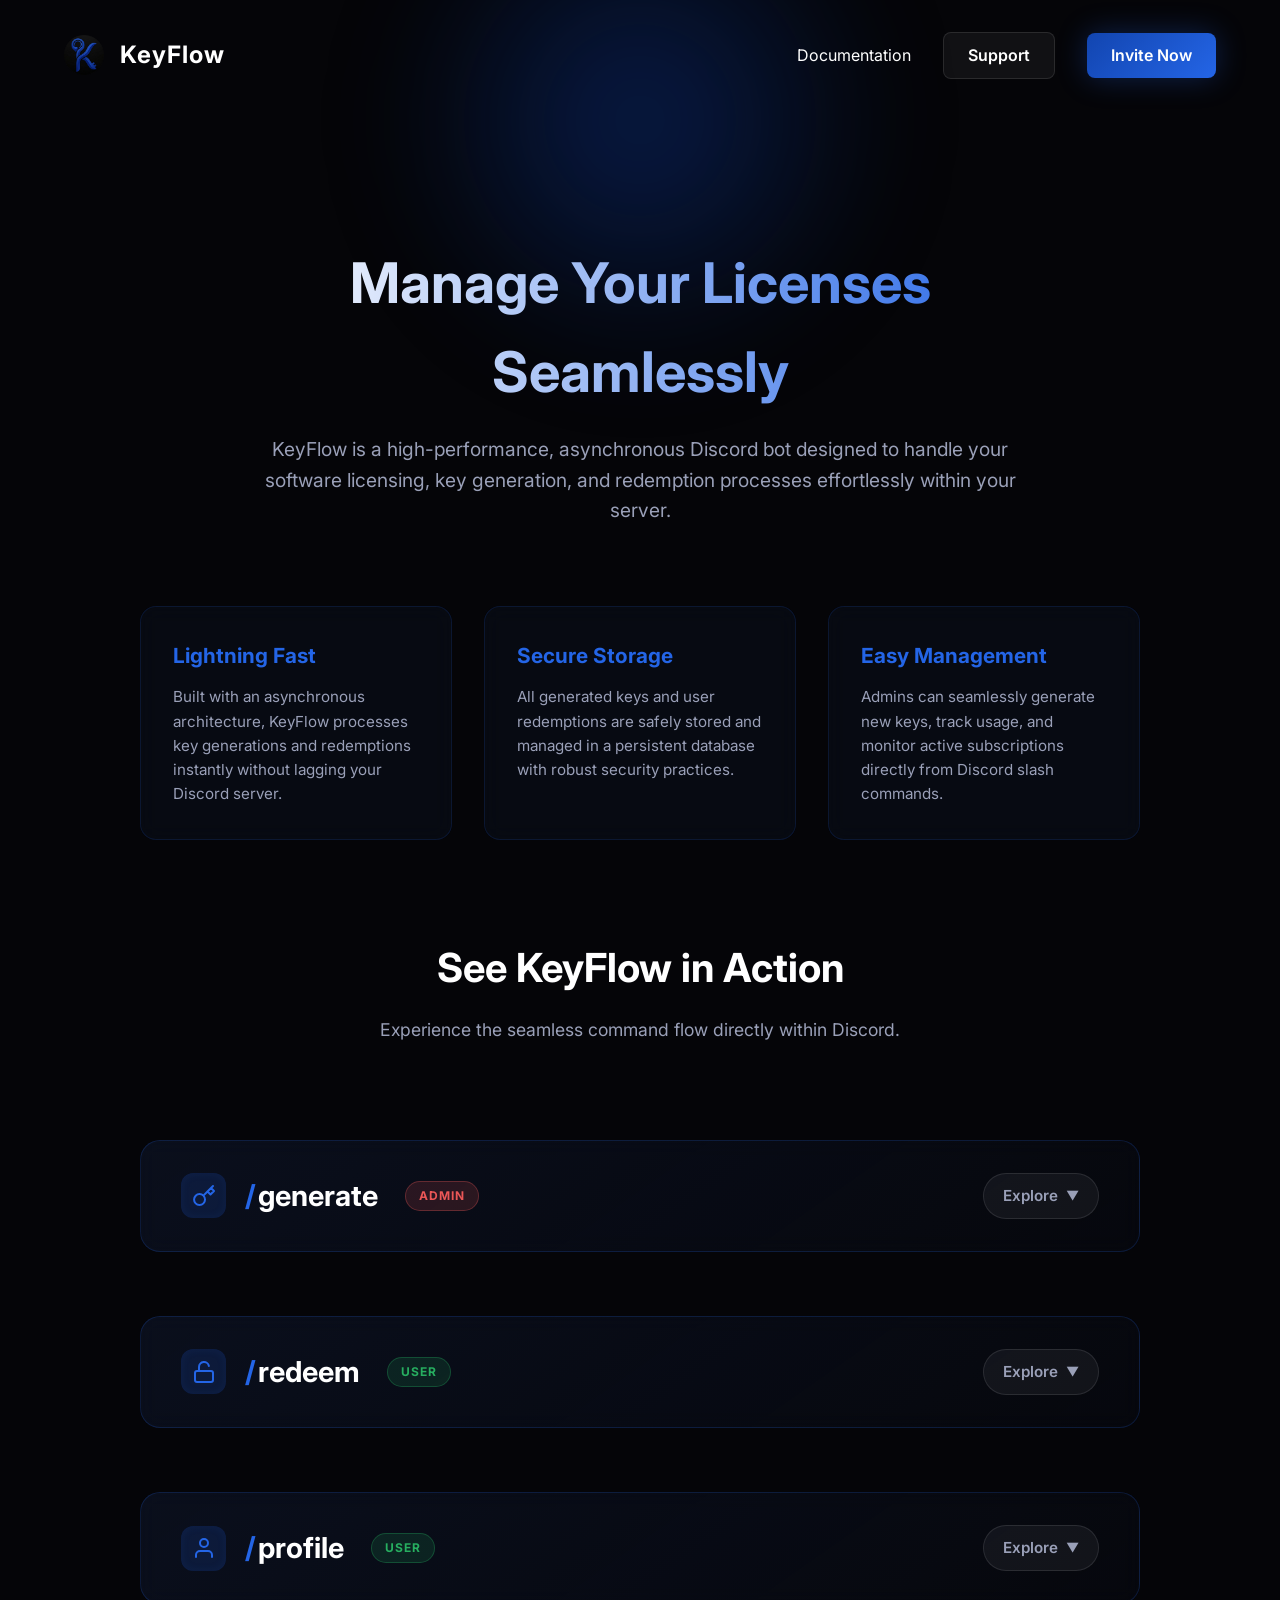
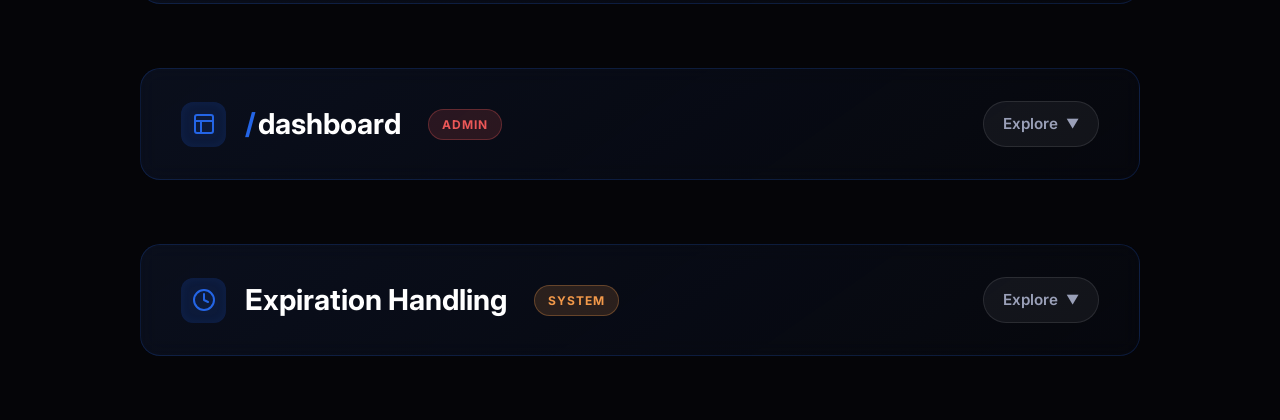
==== index.html @ 55c61146 "Update index.html" ====
<!DOCTYPE html>
<html lang="en">

<head>
    <meta charset="UTF-8">
    <meta name="viewport" content="width=device-width, initial-scale=1.0">
    <meta name="description"
        content="KeyFlow is a high-performance, asynchronous Discord bot designed to handle your software licensing, key generation, and redemption processes effortlessly.">
    <meta name="keywords"
        content="Discord Bot, License Management, Key Generation, Async Bot, Software Licensing, KeyFlow">
    <meta name="author" content="KeyFlow">

    <!-- Open Graph / Facebook -->
    <meta property="og:type" content="website">
    <meta property="og:title" content="KeyFlow | Advanced Discord License Bot">
    <meta property="og:description"
        content="KeyFlow is a high-performance, asynchronous Discord bot designed to handle your software licensing, key generation, and redemption processes effortlessly.">
    <meta property="og:image" content="logo.png">

    <!-- Twitter -->
    <meta property="twitter:card" content="summary">
    <meta property="twitter:title" content="KeyFlow | Advanced Discord License Bot">
    <meta property="twitter:description"
        content="KeyFlow is a high-performance, asynchronous Discord bot designed to handle your software licensing, key generation, and redemption processes effortlessly.">
    <meta property="twitter:image" content="logo.png">

    <title>KeyFlow | Advanced Discord License Bot</title>
    <link rel="icon" type="image/png" href="logo.png">
    <link rel="stylesheet" href="style.css">
</head>

<body>
    <div class="bg-glow"></div>

    <header>
        <a href="index.html" class="logo-container">
            <img src="logo.png" alt="KeyFlow Logo">
            <h1>KeyFlow</h1>
        </a>
        <nav>
            <a href="doc.html" class="nav-link">Documentation</a>
            <a href="https://discord.gg/nu8fwNBvxk" class="support-btn" target="_blank">Support</a>
            <a href="https://discord.com/oauth2/authorize?client_id=1501742096804085790&permissions=268437504&integration_type=0&scope=bot" class="invite-btn" style="background-color: #5865F2;" target="_blank">Invite Now</a>
        </nav>
    </header>

    <main>
        <div class="hero">
            <h2>Manage Your Licenses Seamlessly</h2>
            <p>KeyFlow is a high-performance, asynchronous Discord bot designed to handle your software licensing, key
                generation, and redemption processes effortlessly within your server.</p>
        </div>

        <div class="features-container">
            <div class="feature-box">
                <h3>Lightning Fast</h3>
                <p>Built with an asynchronous architecture, KeyFlow processes key generations and redemptions instantly
                    without lagging your Discord server.</p>
            </div>
            <div class="feature-box">
                <h3>Secure Storage</h3>
                <p>All generated keys and user redemptions are safely stored and managed in a persistent database with
                    robust security practices.</p>
            </div>
            <div class="feature-box">
                <h3>Easy Management</h3>
                <p>Admins can seamlessly generate new keys, track usage, and monitor active subscriptions directly from
                    Discord slash commands.</p>
            </div>
        </div>

        <div class="demos-section">
            <div class="demos-header">
                <h2>See KeyFlow in Action</h2>
                <p>Experience the seamless command flow directly within Discord.</p>
            </div>

            <div class="demo-box" onclick="toggleDropdown(this)">
                <div class="demo-header">
                    <div class="command-title-wrapper">
                        <div class="icon-wrapper">
                            <svg xmlns="http://www.w3.org/2000/svg" width="24" height="24" viewBox="0 0 24 24" fill="none" stroke="currentColor" stroke-width="2" stroke-linecap="round" stroke-linejoin="round"><path d="M21 2l-2 2m-7.61 7.61a5.5 5.5 0 1 1-7.778 7.778 5.5 5.5 0 0 1 7.777-7.777zm0 0L15.5 7.5m0 0l3 3L22 7l-3-3m-3.5 3.5L19 4"></path></svg>
                        </div>
                        <h3><span class="slash">/</span>generate</h3>
                        <span class="badge admin-badge">Admin</span>
                    </div>
                    <div class="more-info-btn">Explore <span class="arrow">▼</span></div>
                </div>
                <div class="demo-content">
                    <div class="demo-info">
                        <p>Instantly create new, secure license keys with custom expiration dates and tiers. Admins have
                            full control over the generation process.</p>
                    </div>
                    <div class="demo-img">
                        <img src="gen.gif" alt="Generate Command Demo">
                    </div>
                </div>
            </div>

            <div class="demo-box" onclick="toggleDropdown(this)">
                <div class="demo-header">
                    <div class="command-title-wrapper">
                        <div class="icon-wrapper">
                            <svg xmlns="http://www.w3.org/2000/svg" width="24" height="24" viewBox="0 0 24 24" fill="none" stroke="currentColor" stroke-width="2" stroke-linecap="round" stroke-linejoin="round"><rect x="3" y="11" width="18" height="11" rx="2" ry="2"></rect><path d="M7 11V7a5 5 0 0 1 9.9-1"></path></svg>
                        </div>
                        <h3><span class="slash">/</span>redeem</h3>
                        <span class="badge user-badge">User</span>
                    </div>
                    <div class="more-info-btn">Explore <span class="arrow">▼</span></div>
                </div>
                <div class="demo-content reverse">
                    <div class="demo-info">
                        <p>Users can easily claim their licenses. The bot verifies the key and automatically assigns the
                            appropriate premium roles and access.</p>
                    </div>
                    <div class="demo-img">
                        <img src="redeem.gif" alt="Redeem Command Demo">
                    </div>
                </div>
            </div>

            <div class="demo-box" onclick="toggleDropdown(this)">
                <div class="demo-header">
                    <div class="command-title-wrapper">
                        <div class="icon-wrapper">
                            <svg xmlns="http://www.w3.org/2000/svg" width="24" height="24" viewBox="0 0 24 24" fill="none" stroke="currentColor" stroke-width="2" stroke-linecap="round" stroke-linejoin="round"><path d="M20 21v-2a4 4 0 0 0-4-4H8a4 4 0 0 0-4 4v2"></path><circle cx="12" cy="7" r="4"></circle></svg>
                        </div>
                        <h3><span class="slash">/</span>profile</h3>
                        <span class="badge user-badge">User</span>
                    </div>
                    <div class="more-info-btn">Explore <span class="arrow">▼</span></div>
                </div>
                <div class="demo-content">
                    <div class="demo-info">
                        <p>Users can view their active licenses, current subscriptions, and expiration dates. This provides
                            a clear, personalized overview of their account status.</p>
                    </div>
                    <div class="demo-img">
                        <img src="profile.gif" alt="Profile Command Demo">
                    </div>
                </div>
            </div>

            <div class="demo-box" onclick="toggleDropdown(this)">
                <div class="demo-header">
                    <div class="command-title-wrapper">
                        <div class="icon-wrapper">
                            <svg xmlns="http://www.w3.org/2000/svg" width="24" height="24" viewBox="0 0 24 24" fill="none" stroke="currentColor" stroke-width="2" stroke-linecap="round" stroke-linejoin="round"><rect x="3" y="3" width="18" height="18" rx="2" ry="2"></rect><line x1="3" y1="9" x2="21" y2="9"></line><line x1="9" y1="21" x2="9" y2="9"></line></svg>
                        </div>
                        <h3><span class="slash">/</span>dashboard</h3>
                        <span class="badge admin-badge">Admin</span>
                    </div>
                    <div class="more-info-btn">Explore <span class="arrow">▼</span></div>
                </div>
                <div class="demo-content reverse">
                    <div class="demo-info">
                        <p>An all-in-one suite to manage your server's licenses. Access real-time statistics, view active and unredeemed keys, easily add time to user subscriptions, and securely revoke licenses directly through interactive buttons.</p>
                    </div>
                    <div class="demo-img">
                        <img src="dashboard.gif" alt="Dashboard Command Demo" onerror="this.src='logo.png'">
                    </div>
                </div>
            </div>

            <div class="demo-box" onclick="toggleDropdown(this)">
                <div class="demo-header">
                    <div class="command-title-wrapper">
                        <div class="icon-wrapper">
                            <svg xmlns="http://www.w3.org/2000/svg" width="24" height="24" viewBox="0 0 24 24" fill="none" stroke="currentColor" stroke-width="2" stroke-linecap="round" stroke-linejoin="round"><circle cx="12" cy="12" r="10"></circle><polyline points="12 6 12 12 16 14"></polyline></svg>
                        </div>
                        <h3>Expiration Handling</h3>
                        <span class="badge system-badge">System</span>
                    </div>
                    <div class="more-info-btn">Explore <span class="arrow">▼</span></div>
                </div>
                <div class="demo-content">
                    <div class="demo-info">
                        <p>When a user's subscription runs out, KeyFlow automatically detects the expiration and safely
                            removes their premium access.</p>
                    </div>
                    <div class="demo-img">
                        <img src="expired.gif" alt="Expiration Demo">
                    </div>
                </div>
            </div>
        </div>
    </main>

    <script>
        function toggleDropdown(element) {
            const isActive = element.classList.contains('active');
            
            const allBoxes = document.querySelectorAll('.demo-box');
            allBoxes.forEach(box => {
                box.classList.remove('active');
            });
            
            if (!isActive) {
                element.classList.add('active');
            }
        }
    </script>
</body>

</html>
---- style.css ----
@import url('https://fonts.googleapis.com/css2?family=Inter:wght@300;400;600;700&display=swap');

:root {
    --bg-color: #050508;
    --text-color: #ffffff;
    --text-muted: #9aa0b8;
    --primary: #1245b0;
    --primary-light: #2465e6;
    --primary-dark: #092666;
    --card-bg: rgba(18, 30, 60, 0.2);
    --border-color: rgba(36, 101, 230, 0.15);
    --glow: 0 0 30px rgba(36, 101, 230, 0.3);
}

* {
    margin: 0;
    padding: 0;
    box-sizing: border-box;
}

body {
    font-family: 'Inter', sans-serif;
    background-color: var(--bg-color);
    color: var(--text-color);
    line-height: 1.6;
    overflow-x: hidden;
}


.bg-glow {
    position: fixed;
    top: -20%;
    left: 50%;
    transform: translateX(-50%);
    width: 600px;
    height: 600px;
    background: radial-gradient(circle, var(--primary-dark) 0%, transparent 60%);
    z-index: -1;
    filter: blur(50px);
    opacity: 0.7;
}


header {
    display: flex;
    justify-content: space-between;
    align-items: center;
    padding: 2rem 5%;
    background: transparent;
}

.logo-container {
    display: flex;
    align-items: center;
    gap: 1rem;
    text-decoration: none;
    color: var(--text-color);
}

.logo-container img {
    width: 40px;
    height: 40px;
    object-fit: contain;
}

.logo-container h1 {
    font-size: 1.5rem;
    font-weight: 700;
    letter-spacing: 1px;
}

nav {
    display: flex;
    align-items: center;
    gap: 2rem;
}

nav a.nav-link {
    color: var(--text-color);
    text-decoration: none;
    font-weight: 400;
    transition: color 0.3s ease;
}

nav a.nav-link:hover {
    color: var(--primary-light);
}

.invite-btn {
    background: linear-gradient(135deg, var(--primary), var(--primary-light));
    color: white;
    padding: 0.6rem 1.5rem;
    border-radius: 8px;
    text-decoration: none;
    font-weight: 600;
    transition: transform 0.3s ease, box-shadow 0.3s ease;
    box-shadow: var(--glow);
}

.invite-btn:hover {
    transform: translateY(-2px);
    box-shadow: 0 5px 40px rgba(36, 101, 230, 0.5);
}

.support-btn {
    background: rgba(255, 255, 255, 0.05);
    border: 1px solid rgba(255, 255, 255, 0.1);
    color: white;
    padding: 0.6rem 1.5rem;
    border-radius: 8px;
    text-decoration: none;
    font-weight: 600;
    transition: all 0.3s ease;
}

.support-btn:hover {
    background: rgba(255, 255, 255, 0.15);
    border-color: var(--primary-light);
    transform: translateY(-2px);
}


main {
    min-height: calc(100vh - 100px);
    display: flex;
    flex-direction: column;
    align-items: center;
    padding: 4rem 5%;
    text-align: center;
}

.hero {
    max-width: 800px;
    margin-top: 4rem;
}

.hero h2 {
    font-size: 3.5rem;
    font-weight: 700;
    margin-bottom: 1rem;
    background: linear-gradient(to right, #ffffff, var(--primary-light), #ffffff);
    background-size: 200% auto;
    -webkit-background-clip: text;
    -webkit-text-fill-color: transparent;
    animation: gradientShift 5s ease infinite, fadeIn 0.8s ease-out;
}

.hero p {
    font-size: 1.2rem;
    color: var(--text-muted);
    margin-bottom: 3rem;
    animation: fadeIn 0.8s ease-out 0.2s backwards;
}


.features-container {
    display: grid;
    grid-template-columns: repeat(auto-fit, minmax(250px, 1fr));
    gap: 2rem;
    width: 100%;
    max-width: 1000px;
    margin-top: 2rem;
}

.feature-box {
    background: var(--card-bg);
    border: 1px solid var(--border-color);
    border-radius: 16px;
    padding: 2rem;
    text-align: left;
    backdrop-filter: blur(10px);
    transition: transform 0.3s ease, border-color 0.3s ease, box-shadow 0.3s ease;
    animation: fadeIn 0.8s ease-out backwards;
}

.feature-box:nth-child(1) {
    animation-delay: 0.1s;
}

.feature-box:nth-child(2) {
    animation-delay: 0.3s;
}

.feature-box:nth-child(3) {
    animation-delay: 0.5s;
}

.feature-box:hover {
    transform: translateY(-5px);
    border-color: var(--primary-light);
    box-shadow: 0 10px 30px rgba(36, 101, 230, 0.1);
}

.feature-box h3 {
    font-size: 1.3rem;
    margin-bottom: 0.8rem;
    color: var(--primary-light);
    transition: color 0.3s ease, text-shadow 0.3s ease;
}

.feature-box:hover h3 {
    color: #fff;
    text-shadow: 0 0 10px rgba(36, 101, 230, 0.5);
}

.feature-box p {
    color: var(--text-muted);
    font-size: 0.95rem;
}


.docs-header {
    text-align: center;
    margin-bottom: 3rem;
    animation: fadeIn 0.8s ease-out;
}

.docs-header h2 {
    font-size: 2.5rem;
    margin-bottom: 1rem;
    background: linear-gradient(to right, #ffffff, var(--primary-light));
    -webkit-background-clip: text;
    -webkit-text-fill-color: transparent;
}

.docs-header p {
    color: var(--text-muted);
    font-size: 1.1rem;
}

.cmd-container {
    display: grid;
    grid-template-columns: repeat(auto-fit, minmax(300px, 1fr));
    gap: 2rem;
    width: 100%;
    max-width: 900px;
}

.cmd-box {
    background: var(--card-bg);
    border: 1px solid var(--border-color);
    border-radius: 12px;
    padding: 2rem;
    text-align: left;
    position: relative;
    overflow: hidden;
    transition: transform 0.3s ease, border-color 0.3s ease, box-shadow 0.3s ease;
    animation: fadeIn 0.8s ease-out backwards;
}

.cmd-box:nth-child(1) {
    animation-delay: 0.2s;
}

.cmd-box:nth-child(2) {
    animation-delay: 0.4s;
}

.cmd-box:nth-child(3) {
    animation-delay: 0.6s;
}

.cmd-box:hover {
    transform: translateY(-5px);
    border-color: var(--primary-light);
    box-shadow: 0 10px 30px rgba(36, 101, 230, 0.1);
}

.cmd-box::before {
    content: '';
    position: absolute;
    top: 0;
    left: 0;
    width: 4px;
    height: 100%;
    background: var(--primary-light);
    transition: width 0.3s ease, background 0.3s ease, box-shadow 0.3s ease;
}

.cmd-box:hover::before {
    width: 6px;
    background: #fff;
    box-shadow: 0 0 15px var(--primary-light);
}

.cmd-title {
    font-family: monospace;
    font-size: 1.4rem;
    font-weight: 600;
    color: #fff;
    background: rgba(0, 0, 0, 0.5);
    padding: 0.4rem 0.8rem;
    border-radius: 6px;
    display: inline-block;
    margin-bottom: 1rem;
    transition: color 0.3s ease, text-shadow 0.3s ease, background 0.3s ease;
}

.cmd-box:hover .cmd-title {
    color: var(--primary-light);
    background: rgba(36, 101, 230, 0.15);
    text-shadow: 0 0 10px rgba(36, 101, 230, 0.4);
}

.cmd-desc {
    color: var(--text-muted);
    font-size: 1rem;
}


.demos-section {
    margin-top: 6rem;
    width: 100%;
    max-width: 1000px;
    display: flex;
    flex-direction: column;
    gap: 4rem;
}

.demos-header {
    text-align: center;
    margin-bottom: 2rem;
}

.demos-header h2 {
    font-size: 2.5rem;
    margin-bottom: 1rem;
}

.demos-header p {
    color: var(--text-muted);
    font-size: 1.1rem;
}

.demo-box {
    display: flex;
    flex-direction: column;
    background: linear-gradient(145deg, rgba(18, 30, 60, 0.4), rgba(18, 30, 60, 0.1));
    border: 1px solid rgba(36, 101, 230, 0.2);
    border-radius: 20px;
    padding: 2rem 2.5rem;
    backdrop-filter: blur(10px);
    transition: all 0.4s cubic-bezier(0.175, 0.885, 0.32, 1.275);
    cursor: pointer;
    overflow: hidden;
    position: relative;
}

.demo-box::before {
    content: '';
    position: absolute;
    inset: 0;
    border-radius: 20px;
    padding: 2px;
    background: linear-gradient(135deg, var(--primary-light), transparent, var(--primary-dark));
    -webkit-mask: linear-gradient(#fff 0 0) content-box, linear-gradient(#fff 0 0);
    -webkit-mask-composite: xor;
    mask-composite: exclude;
    opacity: 0;
    transition: opacity 0.4s ease;
}

.demo-box:hover::before, .demo-box.active::before {
    opacity: 1;
}

.demo-box:hover, .demo-box.active {
    transform: translateY(-5px);
    box-shadow: 0 15px 40px rgba(36, 101, 230, 0.15);
}

.demo-header {
    display: flex;
    justify-content: space-between;
    align-items: center;
    position: relative;
    z-index: 1;
}

.command-title-wrapper {
    display: flex;
    align-items: center;
    gap: 1.2rem;
}

.icon-wrapper {
    width: 45px;
    height: 45px;
    border-radius: 12px;
    display: flex;
    align-items: center;
    justify-content: center;
    background: rgba(36, 101, 230, 0.15);
    color: var(--primary-light);
    box-shadow: inset 0 0 10px rgba(36, 101, 230, 0.1);
    transition: all 0.3s ease;
}

.demo-box:hover .icon-wrapper, .demo-box.active .icon-wrapper {
    background: var(--primary-light);
    color: #fff;
    box-shadow: 0 0 15px rgba(36, 101, 230, 0.4);
    transform: scale(1.05);
}

.demo-header h3 {
    font-size: 1.8rem;
    font-family: 'Inter', sans-serif;
    font-weight: 700;
    color: #fff;
    transition: color 0.3s ease;
}

.slash {
    color: var(--primary-light);
    margin-right: 2px;
}

.badge {
    font-size: 0.75rem;
    font-weight: 700;
    padding: 0.3rem 0.8rem;
    border-radius: 20px;
    text-transform: uppercase;
    letter-spacing: 1px;
    margin-left: 0.5rem;
}

.admin-badge {
    background: rgba(235, 87, 87, 0.15);
    color: #eb5757;
    border: 1px solid rgba(235, 87, 87, 0.3);
}

.user-badge {
    background: rgba(39, 174, 96, 0.15);
    color: #27ae60;
    border: 1px solid rgba(39, 174, 96, 0.3);
}

.system-badge {
    background: rgba(242, 153, 74, 0.15);
    color: #f2994a;
    border: 1px solid rgba(242, 153, 74, 0.3);
}

.more-info-btn {
    background: rgba(255, 255, 255, 0.05);
    border: 1px solid rgba(255, 255, 255, 0.1);
    padding: 0.6rem 1.2rem;
    border-radius: 30px;
    font-size: 0.95rem;
    font-weight: 600;
    color: var(--text-muted);
    display: flex;
    align-items: center;
    gap: 0.5rem;
    transition: all 0.3s ease;
}

.demo-box:hover .more-info-btn {
    background: rgba(36, 101, 230, 0.15);
    border-color: var(--primary-light);
    color: #fff;
}

.demo-box.active .more-info-btn {
    background: var(--primary-light);
    color: #fff;
    border-color: var(--primary-light);
    box-shadow: 0 0 15px rgba(36, 101, 230, 0.4);
}

.arrow {
    font-size: 0.8rem;
    transition: transform 0.4s ease;
}

.demo-box.active .arrow {
    transform: rotate(180deg);
}

.demo-content {
    display: flex;
    align-items: center;
    gap: 3rem;
    max-height: 0;
    opacity: 0;
    overflow: hidden;
    transition: max-height 0.6s ease, opacity 0.6s ease, margin-top 0.6s ease;
    position: relative;
    z-index: 1;
}

.demo-box.active .demo-content {
    max-height: 1000px;
    opacity: 1;
    margin-top: 2rem;
}

.demo-content.reverse {
    flex-direction: row-reverse;
}

.demo-info {
    flex: 1;
    text-align: left;
}

.demo-info p {
    color: var(--text-muted);
    font-size: 1.1rem;
    line-height: 1.7;
    background: rgba(0, 0, 0, 0.2);
    padding: 1.5rem;
    border-radius: 12px;
    border-left: 4px solid var(--primary-light);
}

.demo-img {
    flex: 1;
    display: flex;
    justify-content: center;
    perspective: 1000px;
}

.demo-img img {
    max-width: 100%;
    border-radius: 12px;
    border: 1px solid rgba(255, 255, 255, 0.1);
    box-shadow: 0 15px 40px rgba(0, 0, 0, 0.4);
    transform: rotateX(5deg) scale(0.95);
    transition: all 0.5s cubic-bezier(0.175, 0.885, 0.32, 1.275);
    opacity: 0.8;
}

.demo-box.active .demo-img img {
    transform: rotateX(0deg) scale(1);
    opacity: 1;
}

@media (max-width: 768px) {
    header {
        flex-direction: column;
        gap: 1.5rem;
        padding: 1.5rem 5%;
    }

    nav {
        gap: 1rem;
        flex-wrap: wrap;
        justify-content: center;
    }

    .invite-btn {
        padding: 0.5rem 1rem;
        font-size: 0.9rem;
    }

    .hero {
        margin-top: 2rem;
    }

    .hero h2 {
        font-size: 2.2rem;
    }

    .hero p {
        font-size: 1rem;
        padding: 0 1rem;
    }

    .demo-box {
        padding: 1.5rem;
    }

    .demo-header {
        flex-direction: column;
        gap: 1.5rem;
        text-align: center;
    }

    .command-title-wrapper {
        flex-direction: column;
        gap: 0.8rem;
    }

    .badge {
        margin-left: 0;
        margin-top: 0.5rem;
    }

    .demo-content,
    .demo-content.reverse {
        flex-direction: column;
        text-align: center;
        gap: 2rem;
    }

    .demo-info {
        text-align: center;
    }

    .demo-header h3 {
        font-size: 1.5rem;
    }

    .features-container,
    .cmd-container {
        grid-template-columns: 1fr;
    }

    .feature-box,
    .cmd-box {
        padding: 1.5rem;
    }

    .docs-header h2,
    .demos-header h2 {
        font-size: 2rem;
    }

    .bg-glow {
        width: 100vw;
        height: 100vw;
        top: -10%;
    }
}

@keyframes fadeIn {
    from {
        opacity: 0;
        transform: translateY(20px);
    }

    to {
        opacity: 1;
        transform: translateY(0);
    }
}

@keyframes gradientShift {
    0% {
        background-position: 0% 50%;
    }

    50% {
        background-position: 100% 50%;
    }

    100% {
        background-position: 0% 50%;
    }
}
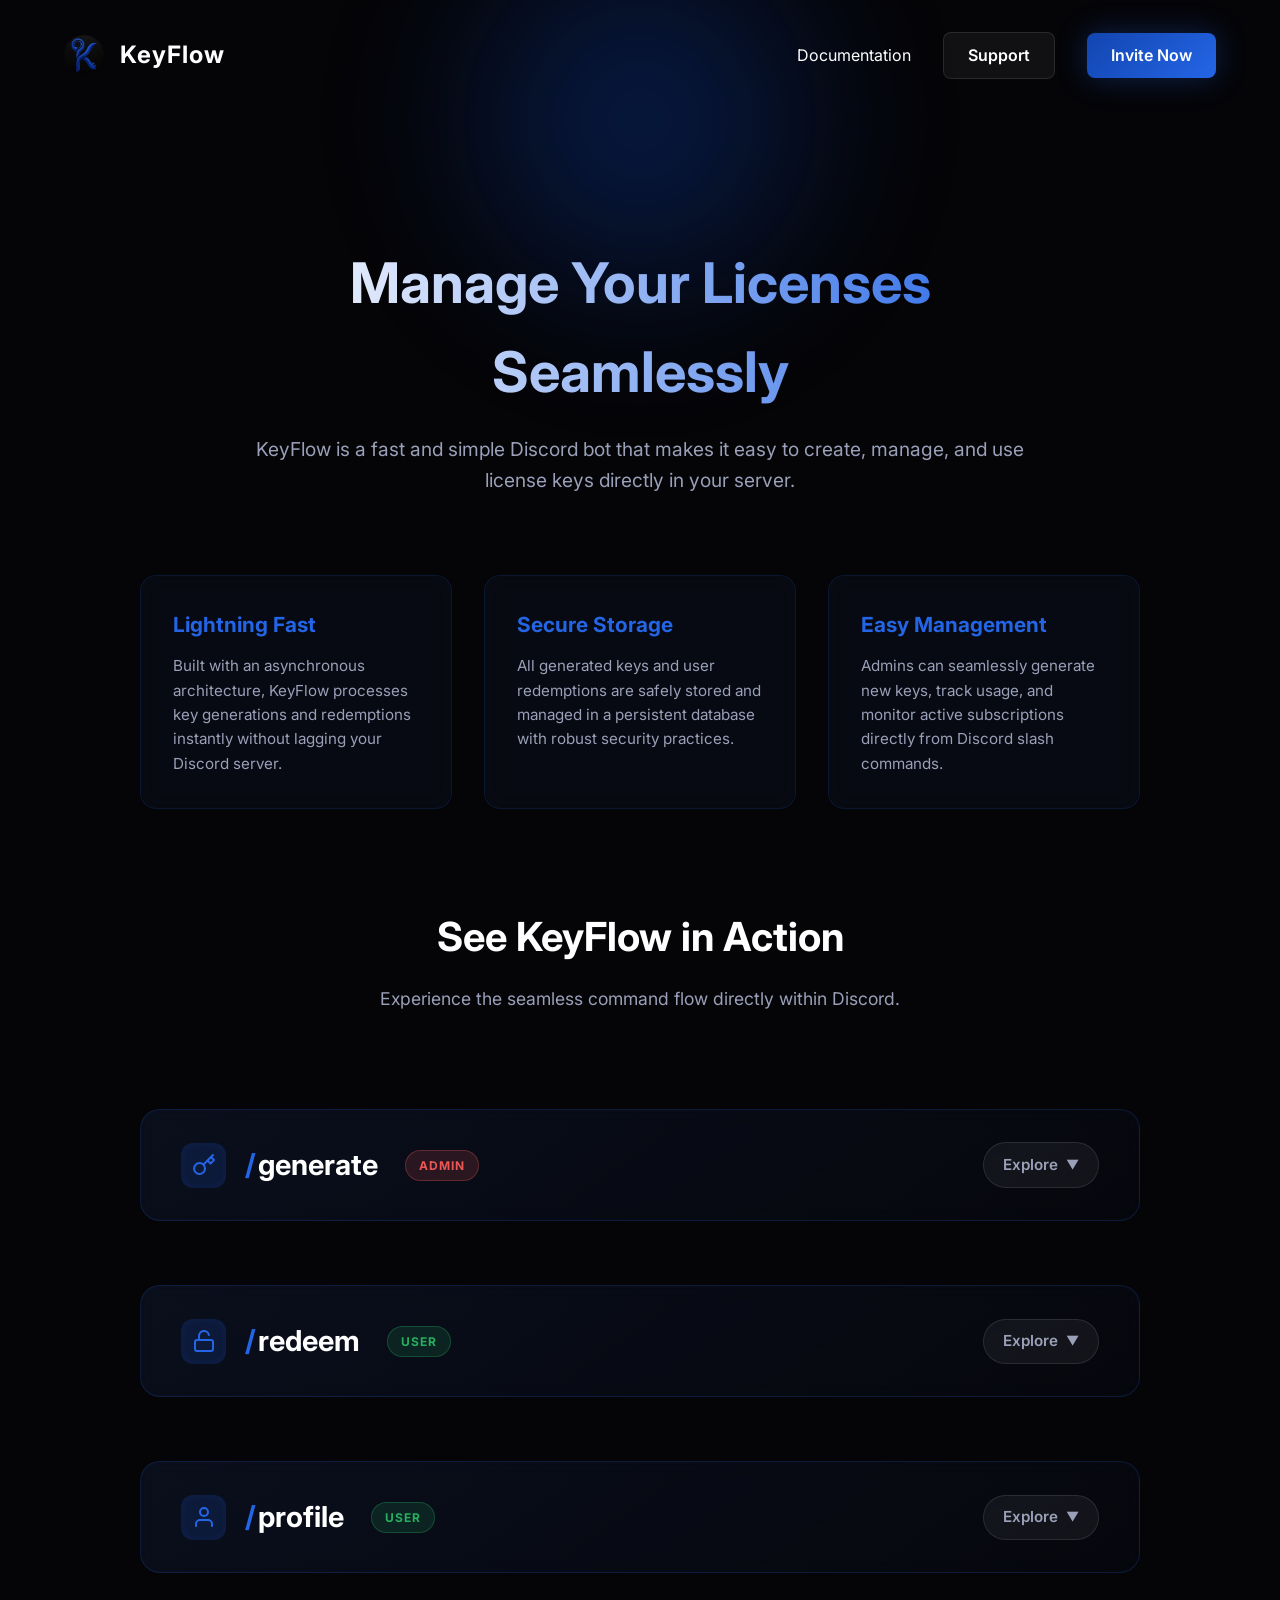
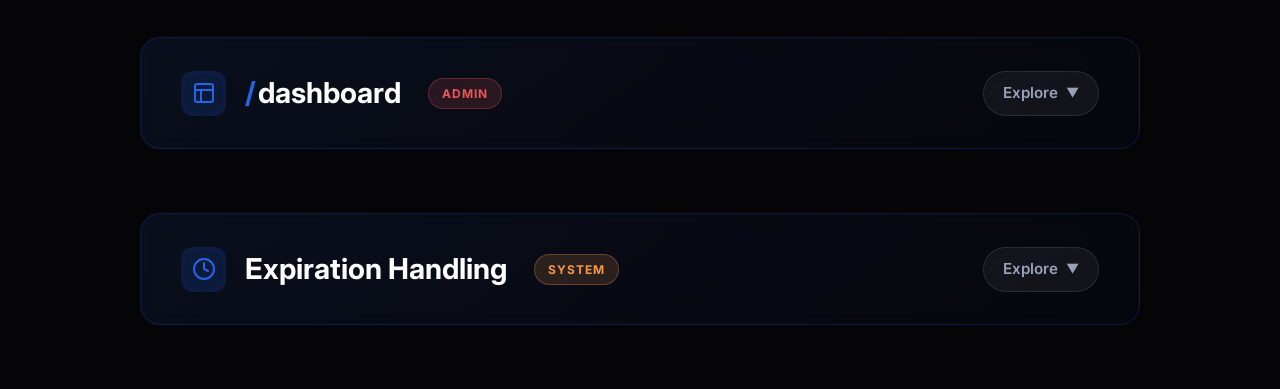
==== commit 55a1e28d: "Update index.html" ====
--- a/index.html
+++ b/index.html
@@ -5,7 +5,7 @@
     <meta charset="UTF-8">
     <meta name="viewport" content="width=device-width, initial-scale=1.0">
     <meta name="description"
-        content="KeyFlow is a high-performance, asynchronous Discord bot designed to handle your software licensing, key generation, and redemption processes effortlessly.">
+        content="KeyFlow is a fast and simple Discord bot that makes it easy to create, manage, and use license keys.">
     <meta name="keywords"
         content="Discord Bot, License Management, Key Generation, Async Bot, Software Licensing, KeyFlow">
     <meta name="author" content="KeyFlow">
@@ -14,14 +14,14 @@
     <meta property="og:type" content="website">
     <meta property="og:title" content="KeyFlow | Advanced Discord License Bot">
     <meta property="og:description"
-        content="KeyFlow is a high-performance, asynchronous Discord bot designed to handle your software licensing, key generation, and redemption processes effortlessly.">
+        content="KeyFlow is a fast and simple Discord bot that makes it easy to create, manage, and use license keys.">
     <meta property="og:image" content="logo.png">
 
     <!-- Twitter -->
     <meta property="twitter:card" content="summary">
     <meta property="twitter:title" content="KeyFlow | Advanced Discord License Bot">
     <meta property="twitter:description"
-        content="KeyFlow is a high-performance, asynchronous Discord bot designed to handle your software licensing, key generation, and redemption processes effortlessly.">
+        content="KeyFlow is a fast and simple Discord bot that makes it easy to create, manage, and use license keys.">
     <meta property="twitter:image" content="logo.png">
 
     <title>KeyFlow | Advanced Discord License Bot</title>
@@ -47,8 +47,7 @@
     <main>
         <div class="hero">
             <h2>Manage Your Licenses Seamlessly</h2>
-            <p>KeyFlow is a high-performance, asynchronous Discord bot designed to handle your software licensing, key
-                generation, and redemption processes effortlessly within your server.</p>
+            <p>KeyFlow is a fast and simple Discord bot that makes it easy to create, manage, and use license keys directly in your server.</p>
         </div>
 
         <div class="features-container">
@@ -88,8 +87,7 @@
                 </div>
                 <div class="demo-content">
                     <div class="demo-info">
-                        <p>Instantly create new, secure license keys with custom expiration dates and tiers. Admins have
-                            full control over the generation process.</p>
+                        <p>Make a new license key. Only admins can use this to create keys and set how long they last.</p>
                     </div>
                     <div class="demo-img">
                         <img src="gen.gif" alt="Generate Command Demo">
@@ -110,8 +108,7 @@
                 </div>
                 <div class="demo-content reverse">
                     <div class="demo-info">
-                        <p>Users can easily claim their licenses. The bot verifies the key and automatically assigns the
-                            appropriate premium roles and access.</p>
+                        <p>Use a license key to get your premium roles. Just run the command, enter your key, and the bot will give you access.</p>
                     </div>
                     <div class="demo-img">
                         <img src="redeem.gif" alt="Redeem Command Demo">
@@ -132,8 +129,7 @@
                 </div>
                 <div class="demo-content">
                     <div class="demo-info">
-                        <p>Users can view their active licenses, current subscriptions, and expiration dates. This provides
-                            a clear, personalized overview of their account status.</p>
+                        <p>Check your account. See what licenses you have and when they expire.</p>
                     </div>
                     <div class="demo-img">
                         <img src="profile.gif" alt="Profile Command Demo">
@@ -154,7 +150,7 @@
                 </div>
                 <div class="demo-content reverse">
                     <div class="demo-info">
-                        <p>An all-in-one suite to manage your server's licenses. Access real-time statistics, view active and unredeemed keys, easily add time to user subscriptions, and securely revoke licenses directly through interactive buttons.</p>
+                        <p>An admin menu to manage your server. See stats, check keys, add time to subscriptions, and take away access from a simple menu.</p>
                     </div>
                     <div class="demo-img">
                         <img src="dashboard.gif" alt="Dashboard Command Demo" onerror="this.src='logo.png'">
@@ -175,8 +171,7 @@
                 </div>
                 <div class="demo-content">
                     <div class="demo-info">
-                        <p>When a user's subscription runs out, KeyFlow automatically detects the expiration and safely
-                            removes their premium access.</p>
+                        <p>When a subscription ends, the bot will automatically take away their premium access.</p>
                     </div>
                     <div class="demo-img">
                         <img src="expired.gif" alt="Expiration Demo">
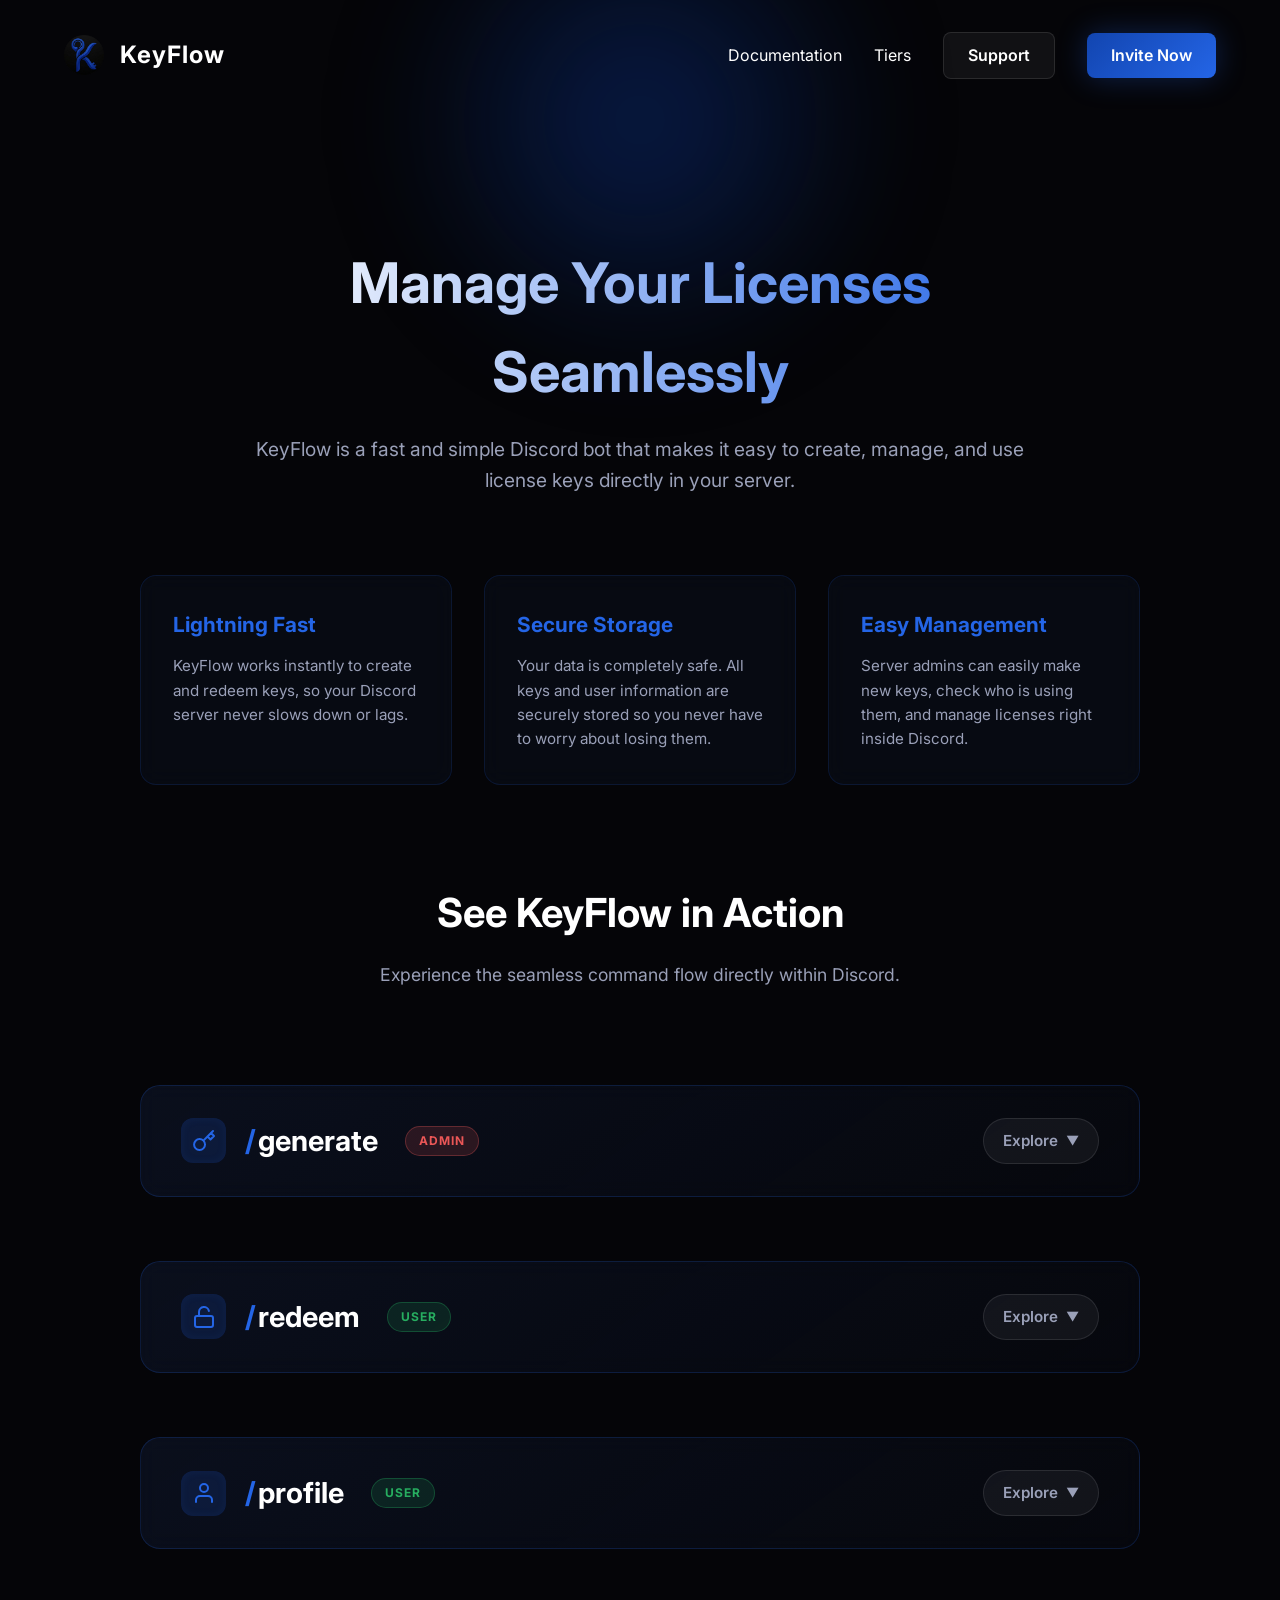
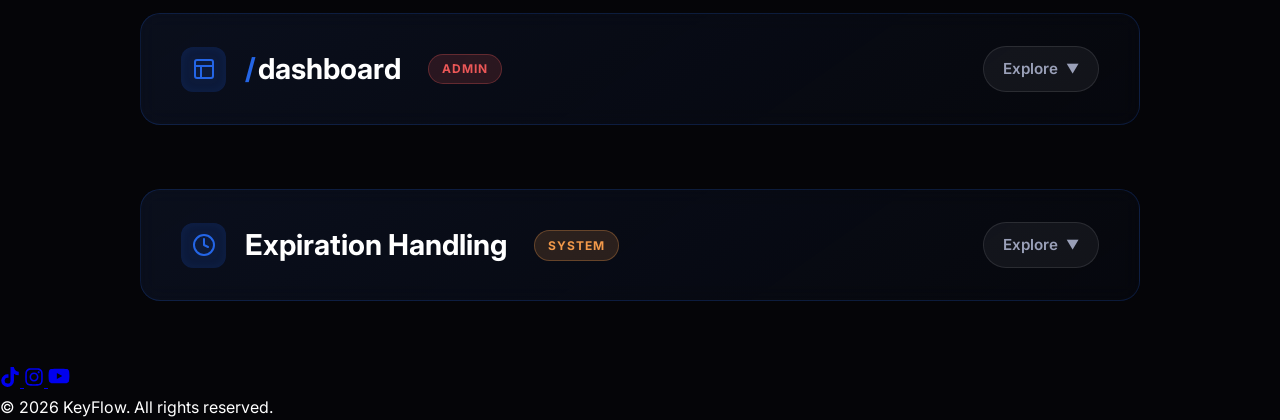
==== commit 6922fd55: "Update index.html" ====
--- a/index.html
+++ b/index.html
@@ -39,6 +39,7 @@
         </a>
         <nav>
             <a href="doc.html" class="nav-link">Documentation</a>
+            <a href="tiers.html" class="nav-link">Tiers</a>
             <a href="https://discord.gg/nu8fwNBvxk" class="support-btn" target="_blank">Support</a>
             <a href="https://discord.com/oauth2/authorize?client_id=1501742096804085790&permissions=268437504&integration_type=0&scope=bot" class="invite-btn" style="background-color: #5865F2;" target="_blank">Invite Now</a>
         </nav>
@@ -53,18 +54,15 @@
         <div class="features-container">
             <div class="feature-box">
                 <h3>Lightning Fast</h3>
-                <p>Built with an asynchronous architecture, KeyFlow processes key generations and redemptions instantly
-                    without lagging your Discord server.</p>
+                <p>KeyFlow works instantly to create and redeem keys, so your Discord server never slows down or lags.</p>
             </div>
             <div class="feature-box">
                 <h3>Secure Storage</h3>
-                <p>All generated keys and user redemptions are safely stored and managed in a persistent database with
-                    robust security practices.</p>
+                <p>Your data is completely safe. All keys and user information are securely stored so you never have to worry about losing them.</p>
             </div>
             <div class="feature-box">
                 <h3>Easy Management</h3>
-                <p>Admins can seamlessly generate new keys, track usage, and monitor active subscriptions directly from
-                    Discord slash commands.</p>
+                <p>Server admins can easily make new keys, check who is using them, and manage licenses right inside Discord.</p>
             </div>
         </div>
 
@@ -150,7 +148,7 @@
                 </div>
                 <div class="demo-content reverse">
                     <div class="demo-info">
-                        <p>An admin menu to manage your server. See stats, check keys, add time to subscriptions, and take away access from a simple menu.</p>
+                        <p>An admin menu to manage your server. See stats, check keys, add time to licenses, and take away access from a simple menu.</p>
                     </div>
                     <div class="demo-img">
                         <img src="dashboard.gif" alt="Dashboard Command Demo" onerror="this.src='logo.png'">
@@ -171,7 +169,7 @@
                 </div>
                 <div class="demo-content">
                     <div class="demo-info">
-                        <p>When a subscription ends, the bot will automatically take away their premium access.</p>
+                        <p>When a license ends, the bot will automatically take away their premium access.</p>
                     </div>
                     <div class="demo-img">
                         <img src="expired.gif" alt="Expiration Demo">
@@ -180,6 +178,21 @@
             </div>
         </div>
     </main>
+
+    <footer class="site-footer">
+        <div class="social-links">
+            <a href="https://www.tiktok.com/@keyflow.website" target="_blank" aria-label="TikTok">
+                <svg viewBox="0 0 448 512" width="20" height="20" fill="currentColor"><path d="M448 209.9a210.1 210.1 0 0 1 -122.8 -39.3V349.4A162.6 162.6 0 1 1 185 188.3V278.2a74.6 74.6 0 1 0 52.2 71.2V0l88 0a121.2 121.2 0 0 0 1.9 22.2h0A122.2 122.2 0 0 0 381 102.4a121.4 121.4 0 0 0 67 20.1z"/></svg>
+            </a>
+            <a href="https://www.instagram.com/keyflow.website/" target="_blank" aria-label="Instagram">
+                <svg viewBox="0 0 448 512" width="20" height="20" fill="currentColor"><path d="M224.1 141c-63.6 0-114.9 51.3-114.9 114.9s51.3 114.9 114.9 114.9S339 319.5 339 255.9 287.7 141 224.1 141zm0 189.6c-41.1 0-74.7-33.5-74.7-74.7s33.5-74.7 74.7-74.7 74.7 33.5 74.7 74.7-33.6 74.7-74.7 74.7zm146.4-194.3c0 14.9-12 26.8-26.8 26.8-14.9 0-26.8-12-26.8-26.8s12-26.8 26.8-26.8 26.8 12 26.8 26.8zm76.1 27.2c-1.7-35.9-9.9-67.7-36.2-93.9-26.2-26.2-58-34.4-93.9-36.2-37-2.1-147.9-2.1-184.9 0-35.8 1.7-67.6 9.9-93.9 36.1s-34.4 58-36.2 93.9c-2.1 37-2.1 147.9 0 184.9 1.7 35.9 9.9 67.7 36.2 93.9s58 34.4 93.9 36.2c37 2.1 147.9 2.1 184.9 0 35.9-1.7 67.7-9.9 93.9-36.2 26.2-26.2 34.4-58 36.2-93.9 2.1-37 2.1-147.8 0-184.8zM398.8 388c-7.8 19.6-22.9 34.7-42.6 42.6-29.5 11.7-99.5 9-132.1 9s-102.7 2.6-132.1-9c-19.6-7.8-34.7-22.9-42.6-42.6-11.7-29.5-9-99.5-9-132.1s-2.6-102.7 9-132.1c7.8-19.6 22.9-34.7 42.6-42.6 29.5-11.7 99.5-9 132.1-9s102.7-2.6 132.1 9c19.6 7.8 34.7 22.9 42.6 42.6 11.7 29.5 9 99.5 9 132.1s2.7 102.7-9 132.1z"/></svg>
+            </a>
+            <a href="https://www.youtube.com/@keyflow.website" target="_blank" aria-label="YouTube">
+                <svg viewBox="0 0 576 512" width="22" height="22" fill="currentColor"><path d="M549.7 124.1c-6.3-23.7-24.8-42.3-48.3-48.6C458.8 64 288 64 288 64S117.2 64 74.6 75.5c-23.5 6.3-42 24.9-48.3 48.6-11.4 42.9-11.4 132.3-11.4 132.3s0 89.4 11.4 132.3c6.3 23.7 24.8 41.5 48.3 47.8C117.2 448 288 448 288 448s170.8 0 213.4-11.5c23.5-6.3 42-24.2 48.3-47.8 11.4-42.9 11.4-132.3 11.4-132.3s0-89.4-11.4-132.3zm-317.5 213.5V175.2l142.7 81.2-142.7 81.2z"/></svg>
+            </a>
+        </div>
+        <p>&copy; 2026 KeyFlow. All rights reserved.</p>
+    </footer>
 
     <script>
         function toggleDropdown(element) {
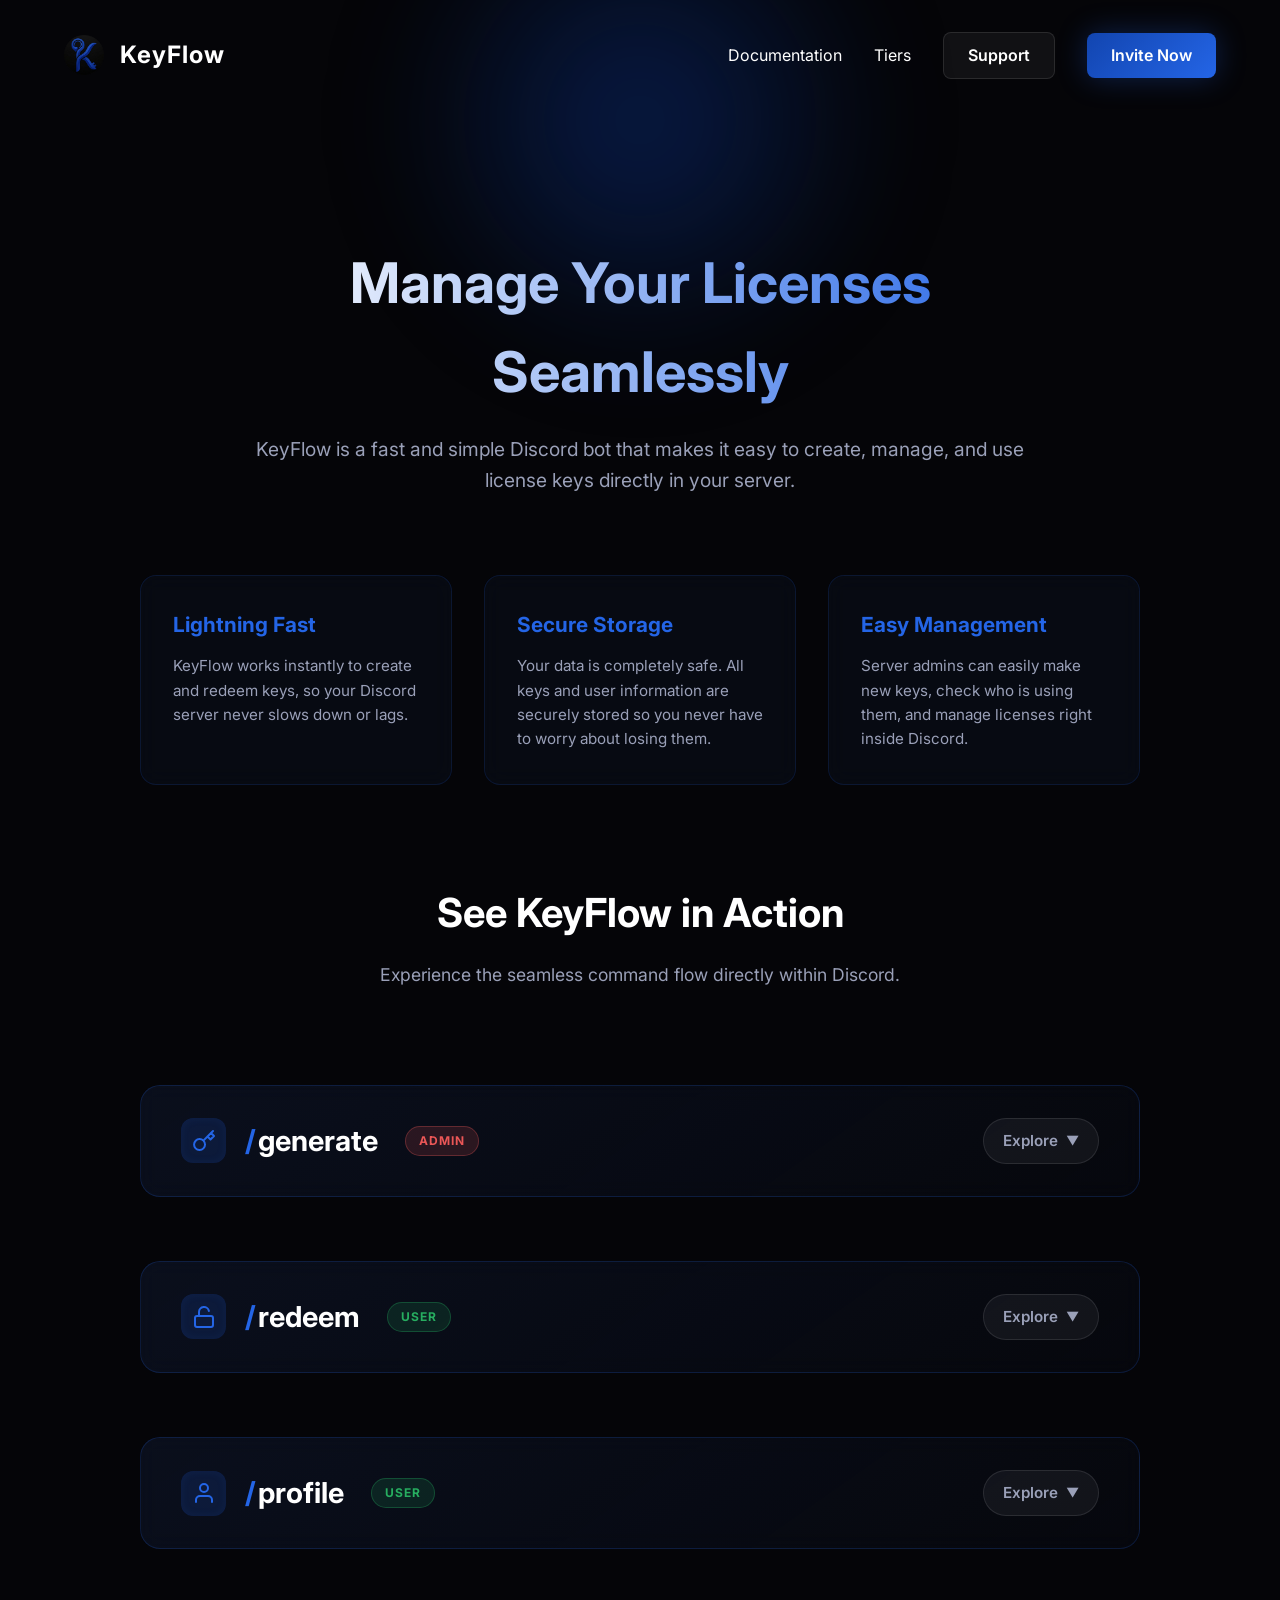
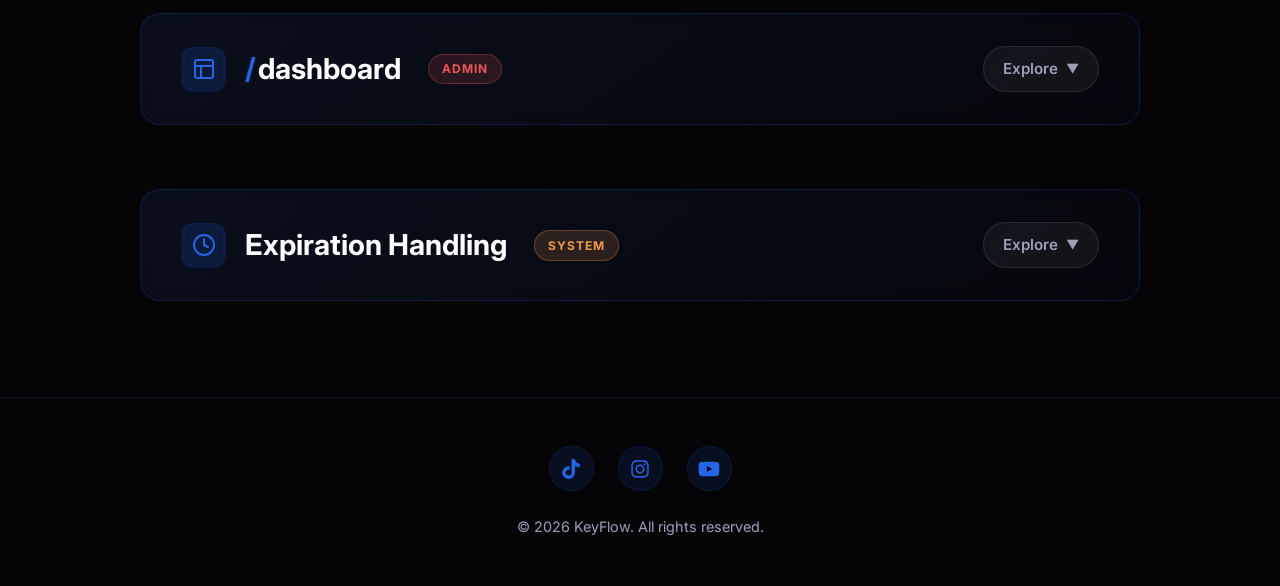
==== commit 95da5229: "Merge 595688736883627bd9201ab91846391fafaf36e4 into fc8bb647b760625f44455e39f44bae117c9d2f87" ====
--- a/index.html
+++ b/index.html
@@ -27,6 +27,12 @@
     <title>KeyFlow | Advanced Discord License Bot</title>
     <link rel="icon" type="image/png" href="logo.png">
     <link rel="stylesheet" href="style.css">
+    
+    <!-- Vercel Speed Insights -->
+    <script>
+        window.si = window.si || function () { (window.siq = window.siq || []).push(arguments); };
+    </script>
+    <script defer src="/_vercel/speed-insights/script.js"></script>
 </head>
 
 <body>
--- a/style.css
+++ b/style.css
@@ -540,6 +540,11 @@
 }
 
 @media (max-width: 768px) {
+    * {
+        -webkit-font-smoothing: antialiased;
+        -moz-osx-font-smoothing: grayscale;
+    }
+
     header {
         flex-direction: column;
         gap: 1.5rem;
@@ -563,6 +568,8 @@
 
     .hero h2 {
         font-size: 2.2rem;
+        animation: fadeIn 0.8s ease-out; /* Disable heavy gradient animation */
+        background-size: 100% auto;
     }
 
     .hero p {
@@ -572,6 +579,20 @@
 
     .demo-box {
         padding: 1.5rem;
+        backdrop-filter: none;
+        background: rgba(18, 30, 60, 0.7);
+        transform: translateZ(0);
+        will-change: transform, opacity;
+    }
+    
+    .demo-box:hover {
+        transform: none; /* Disable hover translation for smoother touch experience */
+        box-shadow: none;
+    }
+    
+    .demo-box.active {
+        transform: none;
+        box-shadow: 0 10px 30px rgba(36, 101, 230, 0.15);
     }
 
     .demo-header {
@@ -595,6 +616,8 @@
         flex-direction: column;
         text-align: center;
         gap: 2rem;
+        transition: max-height 0.4s cubic-bezier(0.25, 1, 0.5, 1), opacity 0.4s ease, margin-top 0.4s ease;
+        will-change: max-height, opacity, margin-top;
     }
 
     .demo-info {
@@ -613,6 +636,17 @@
     .feature-box,
     .cmd-box {
         padding: 1.5rem;
+        backdrop-filter: none;
+        background: rgba(18, 30, 60, 0.7);
+        transform: translateZ(0);
+        will-change: transform, opacity;
+    }
+    
+    .feature-box:hover,
+    .cmd-box:hover {
+        transform: none;
+        border-color: var(--border-color);
+        box-shadow: none;
     }
 
     .docs-header h2,
@@ -624,6 +658,9 @@
         width: 100vw;
         height: 100vw;
         top: -10%;
+        filter: blur(30px); /* Reduced blur for performance */
+        transform: translateX(-50%) translateZ(0);
+        will-change: transform;
     }
 }
 
@@ -652,3 +689,260 @@
         background-position: 0% 50%;
     }
 }
+
+/* Tiers Section */
+.tiers-container {
+    display: flex;
+    justify-content: center;
+    gap: 3rem;
+    max-width: 1000px;
+    width: 100%;
+    margin-top: 3rem;
+    flex-wrap: wrap;
+}
+
+.tier-card {
+    background: var(--card-bg);
+    border: 1px solid var(--border-color);
+    border-radius: 20px;
+    padding: 3rem 2.5rem;
+    width: 100%;
+    max-width: 400px;
+    backdrop-filter: blur(10px);
+    transition: transform 0.4s ease, box-shadow 0.4s ease, border-color 0.4s ease;
+    position: relative;
+    display: flex;
+    flex-direction: column;
+    animation: fadeIn 0.8s ease-out backwards;
+}
+
+.tier-card:nth-child(1) {
+    animation-delay: 0.2s;
+}
+
+.tier-card:nth-child(2) {
+    animation-delay: 0.4s;
+}
+
+.tier-card:hover {
+    transform: translateY(-10px);
+    box-shadow: 0 15px 40px rgba(36, 101, 230, 0.15);
+    border-color: var(--primary-light);
+}
+
+.tier-card.premium-tier {
+    border-color: var(--primary-light);
+    box-shadow: 0 0 30px rgba(36, 101, 230, 0.1);
+    background: linear-gradient(145deg, rgba(36, 101, 230, 0.1), rgba(18, 30, 60, 0.4));
+}
+
+.premium-badge {
+    position: absolute;
+    top: -15px;
+    left: 50%;
+    transform: translateX(-50%);
+    background: linear-gradient(135deg, var(--primary), var(--primary-light));
+    color: white;
+    padding: 0.4rem 1.2rem;
+    border-radius: 20px;
+    font-size: 0.85rem;
+    font-weight: 700;
+    letter-spacing: 1px;
+    text-transform: uppercase;
+    box-shadow: 0 5px 15px rgba(36, 101, 230, 0.4);
+}
+
+.tier-header {
+    text-align: center;
+    margin-bottom: 2rem;
+    border-bottom: 1px solid rgba(255, 255, 255, 0.1);
+    padding-bottom: 2rem;
+}
+
+.tier-header h3 {
+    font-size: 1.5rem;
+    color: var(--text-muted);
+    margin-bottom: 1rem;
+}
+
+.premium-tier .tier-header h3 {
+    color: #fff;
+}
+
+.tier-price {
+    font-size: 3.5rem;
+    font-weight: 700;
+    color: #fff;
+    line-height: 1;
+}
+
+.tier-price span {
+    font-size: 1.2rem;
+    color: var(--text-muted);
+    font-weight: 400;
+}
+
+.tier-features {
+    list-style: none;
+    flex-grow: 1;
+    margin-bottom: 2.5rem;
+}
+
+.tier-features li {
+    display: flex;
+    align-items: center;
+    gap: 1rem;
+    margin-bottom: 1.2rem;
+    font-size: 1.05rem;
+    color: #fff;
+    line-height: 1.4;
+}
+
+.tier-features li.disabled {
+    color: var(--text-muted);
+    opacity: 0.5;
+}
+
+.tier-features li svg {
+    flex-shrink: 0;
+}
+
+.tier-btn-wrapper {
+    margin-top: auto;
+    padding-top: 2rem;
+}
+
+.tier-btn {
+    display: flex;
+    align-items: center;
+    justify-content: center;
+    gap: 0.8rem;
+    width: 100%;
+    padding: 1.1rem;
+    border-radius: 50px;
+    text-decoration: none;
+    font-weight: 700;
+    font-size: 1.1rem;
+    letter-spacing: 0.5px;
+    transition: all 0.4s cubic-bezier(0.175, 0.885, 0.32, 1.275);
+    border: 1px solid var(--border-color);
+    color: #fff;
+    background: rgba(255, 255, 255, 0.03);
+    position: relative;
+    overflow: hidden;
+}
+
+.tier-btn::before {
+    content: '';
+    position: absolute;
+    top: 0; left: 0; width: 100%; height: 100%;
+    background: linear-gradient(120deg, transparent, rgba(255,255,255,0.1), transparent);
+    transform: translateX(-100%);
+    transition: transform 0.6s ease;
+}
+
+.tier-btn:hover::before {
+    transform: translateX(100%);
+}
+
+.tier-btn:hover {
+    background: rgba(255, 255, 255, 0.08);
+    border-color: #fff;
+    transform: translateY(-4px);
+    box-shadow: 0 10px 25px rgba(0,0,0,0.3);
+}
+
+.tier-btn svg {
+    transition: transform 0.3s ease;
+}
+
+.tier-btn:hover svg {
+    transform: translateX(5px);
+}
+
+.premium-btn {
+    background: linear-gradient(135deg, var(--primary), var(--primary-light));
+    border: none;
+    box-shadow: 0 8px 25px rgba(36, 101, 230, 0.4);
+}
+
+.premium-btn:hover {
+    background: linear-gradient(135deg, var(--primary-light), var(--primary));
+    transform: translateY(-4px);
+    box-shadow: 0 12px 35px rgba(36, 101, 230, 0.6);
+    border: none;
+}
+
+/* Footer Section */
+.site-footer {
+    padding: 3rem 5%;
+    text-align: center;
+    border-top: 1px solid var(--border-color);
+    margin-top: 2rem;
+    background: transparent;
+}
+
+.social-links {
+    display: flex;
+    justify-content: center;
+    gap: 1.5rem;
+    margin-bottom: 1.5rem;
+}
+
+.social-links a {
+    display: flex;
+    align-items: center;
+    justify-content: center;
+    width: 45px;
+    height: 45px;
+    border-radius: 50%;
+    background: rgba(36, 101, 230, 0.1);
+    color: var(--primary-light);
+    transition: all 0.3s ease;
+    border: 1px solid var(--border-color);
+}
+
+.social-links a:hover {
+    background: var(--primary-light);
+    color: #fff;
+    transform: translateY(-3px);
+    box-shadow: 0 5px 15px rgba(36, 101, 230, 0.4);
+}
+
+.site-footer p {
+    color: var(--text-muted);
+    font-size: 0.9rem;
+}
+
+@media (max-width: 768px) {
+    .tiers-container {
+        gap: 2rem;
+    }
+
+    .tier-card {
+        backdrop-filter: none;
+        background: rgba(18, 30, 60, 0.7);
+        transform: translateZ(0);
+        will-change: transform, opacity;
+    }
+
+    .tier-card.premium-tier {
+        background: rgba(36, 101, 230, 0.15);
+    }
+
+    .tier-card:hover {
+        transform: none;
+        box-shadow: none;
+        border-color: var(--border-color);
+    }
+
+    .tier-card.premium-tier:hover {
+        border-color: var(--primary-light);
+        box-shadow: 0 0 30px rgba(36, 101, 230, 0.1);
+    }
+
+    .social-links a:hover {
+        transform: none;
+        box-shadow: none;
+    }
+}
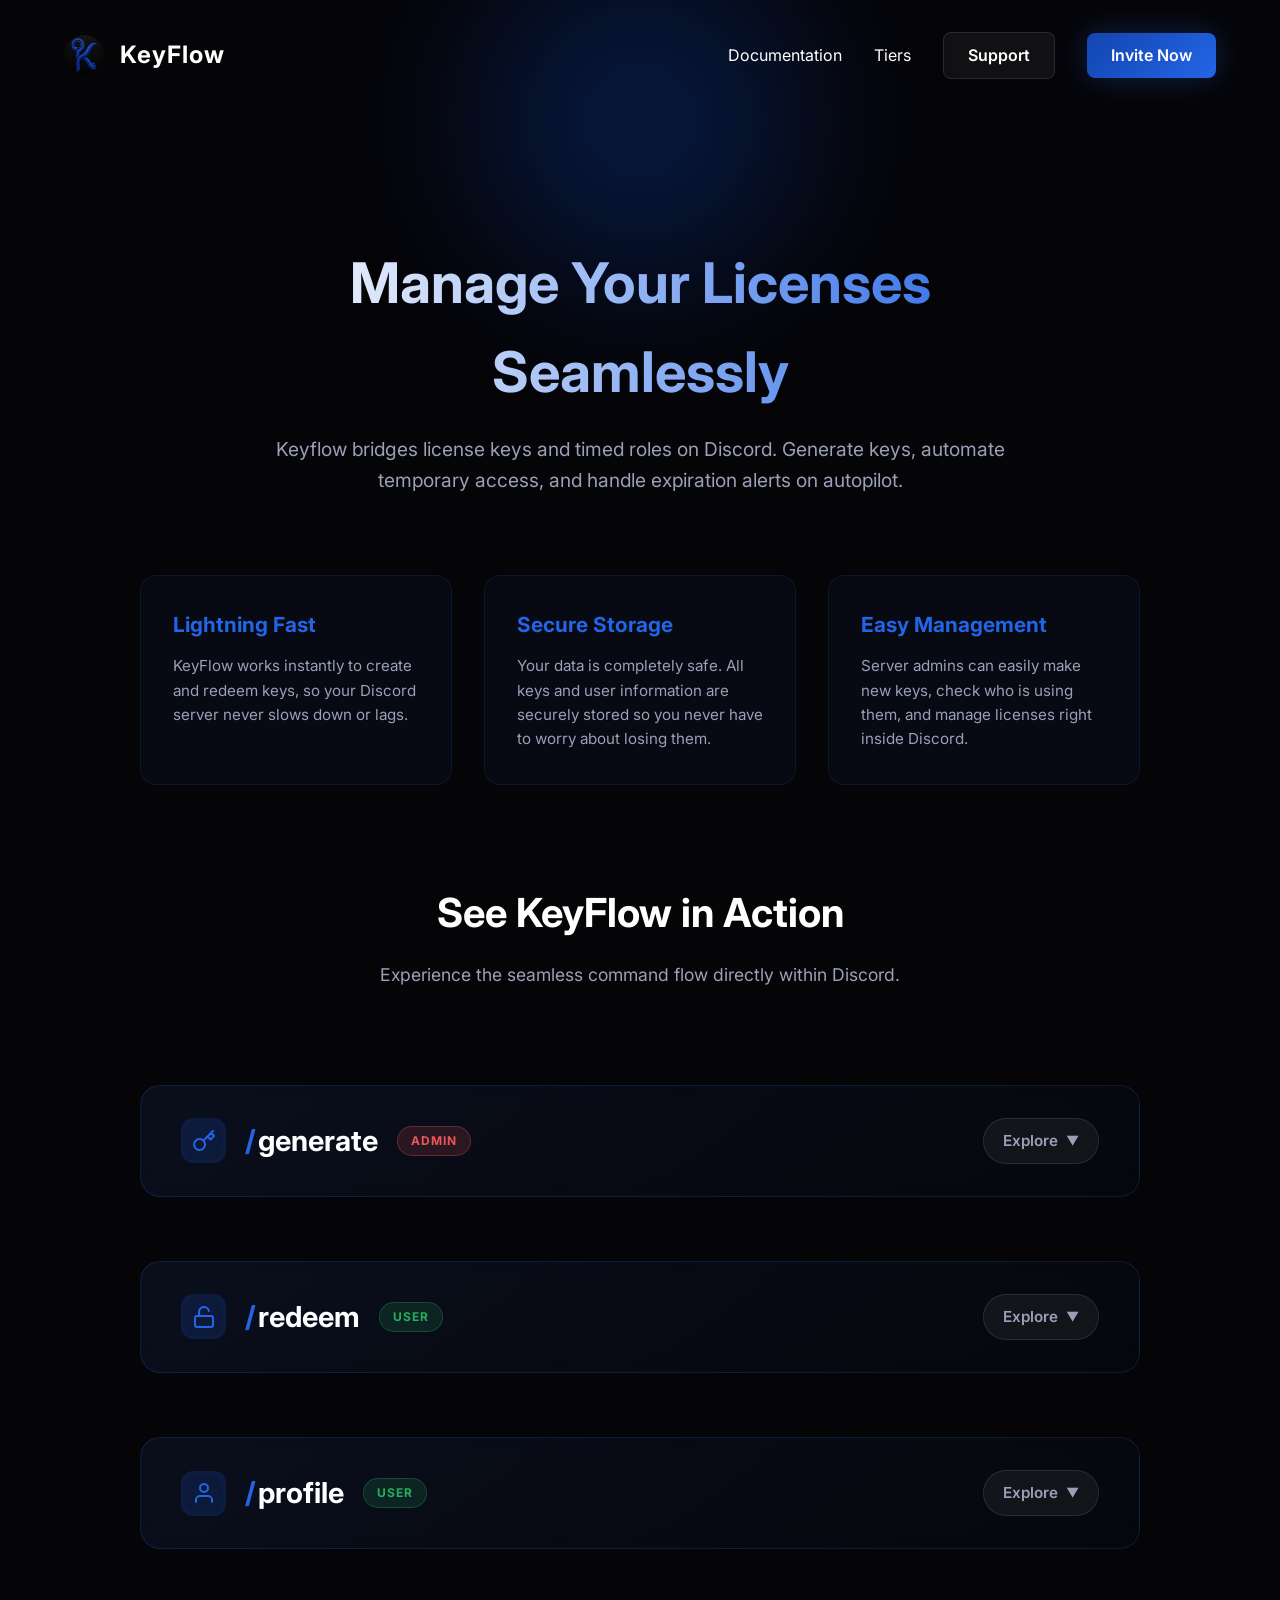
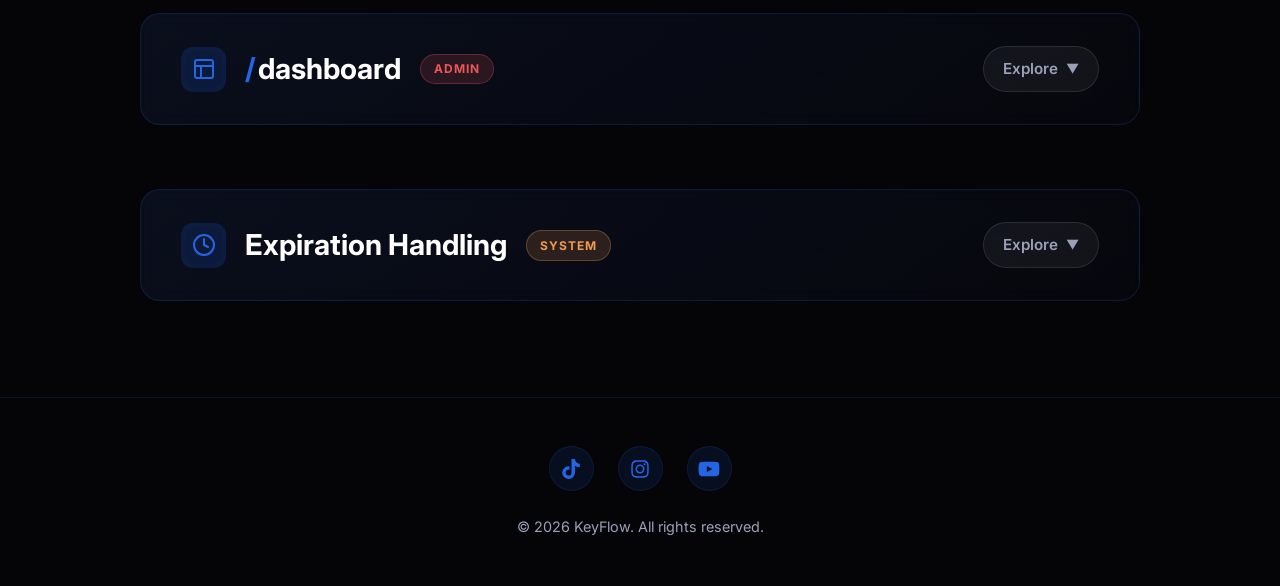
==== commit d0afa9db: "Update index.html" ====
--- a/index.html
+++ b/index.html
@@ -27,12 +27,6 @@
     <title>KeyFlow | Advanced Discord License Bot</title>
     <link rel="icon" type="image/png" href="logo.png">
     <link rel="stylesheet" href="style.css">
-    
-    <!-- Vercel Speed Insights -->
-    <script>
-        window.si = window.si || function () { (window.siq = window.siq || []).push(arguments); };
-    </script>
-    <script defer src="/_vercel/speed-insights/script.js"></script>
 </head>
 
 <body>
@@ -54,7 +48,7 @@
     <main>
         <div class="hero">
             <h2>Manage Your Licenses Seamlessly</h2>
-            <p>KeyFlow is a fast and simple Discord bot that makes it easy to create, manage, and use license keys directly in your server.</p>
+            <p>Keyflow bridges license keys and timed roles on Discord. Generate keys, automate temporary access, and handle expiration alerts on autopilot.</p>
         </div>
 
         <div class="features-container">
--- a/style.css
+++ b/style.css
@@ -211,7 +211,7 @@
 
 .docs-header {
     text-align: center;
-    margin-bottom: 3rem;
+    margin-bottom: 2rem;
     animation: fadeIn 0.8s ease-out;
 }
 
@@ -228,10 +228,94 @@
     font-size: 1.1rem;
 }
 
+/* Filter & Search Section */
+.filter-section {
+    display: flex;
+    flex-direction: column;
+    align-items: center;
+    gap: 1.5rem;
+    width: 100%;
+    max-width: 900px;
+    margin-bottom: 3rem;
+    animation: fadeIn 0.8s ease-out 0.2s backwards;
+}
+
+.search-wrapper {
+    position: relative;
+    width: 100%;
+    max-width: 500px;
+}
+
+.search-icon {
+    position: absolute;
+    left: 1.2rem;
+    top: 50%;
+    transform: translateY(-50%);
+    color: var(--text-muted);
+    pointer-events: none;
+    transition: color 0.3s ease;
+}
+
+#cmdSearch {
+    width: 100%;
+    padding: 1rem 1rem 1rem 3.2rem;
+    background: rgba(18, 30, 60, 0.25);
+    border: 1px solid var(--border-color);
+    border-radius: 12px;
+    color: var(--text-color);
+    font-size: 1rem;
+    font-family: inherit;
+    backdrop-filter: blur(10px);
+    transition: all 0.3s ease;
+}
+
+#cmdSearch:focus {
+    outline: none;
+    border-color: var(--primary-light);
+    box-shadow: 0 0 20px rgba(36, 101, 230, 0.25);
+    background: rgba(18, 30, 60, 0.4);
+}
+
+#cmdSearch:focus+.search-icon {
+    color: var(--primary-light);
+}
+
+.filter-tabs {
+    display: flex;
+    gap: 0.5rem;
+    background: rgba(255, 255, 255, 0.03);
+    padding: 0.4rem;
+    border-radius: 30px;
+    border: 1px solid rgba(255, 255, 255, 0.05);
+}
+
+.filter-btn {
+    background: transparent;
+    border: none;
+    color: var(--text-muted);
+    padding: 0.6rem 1.8rem;
+    border-radius: 20px;
+    font-size: 0.95rem;
+    font-weight: 600;
+    cursor: pointer;
+    transition: all 0.3s cubic-bezier(0.4, 0, 0.2, 1);
+}
+
+.filter-btn:hover {
+    color: #fff;
+}
+
+.filter-btn.active {
+    background: var(--primary-light);
+    color: #fff;
+    box-shadow: 0 4px 15px rgba(36, 101, 230, 0.3);
+}
+
+/* FIX: Set container to flexible full width column layout to ensure commands have room to display parameters */
 .cmd-container {
-    display: grid;
-    grid-template-columns: repeat(auto-fit, minmax(300px, 1fr));
-    gap: 2rem;
+    display: flex;
+    flex-direction: column;
+    gap: 1.5rem;
     width: 100%;
     max-width: 900px;
 }
@@ -240,12 +324,15 @@
     background: var(--card-bg);
     border: 1px solid var(--border-color);
     border-radius: 12px;
-    padding: 2rem;
+    padding: 1.5rem;
     text-align: left;
     position: relative;
     overflow: hidden;
-    transition: transform 0.3s ease, border-color 0.3s ease, box-shadow 0.3s ease;
+    transition: border-color 0.3s ease, box-shadow 0.3s ease;
     animation: fadeIn 0.8s ease-out backwards;
+    cursor: pointer;
+    width: 100%;
+    will-change: max-height;
 }
 
 .cmd-box:nth-child(1) {
@@ -260,10 +347,10 @@
     animation-delay: 0.6s;
 }
 
-.cmd-box:hover {
-    transform: translateY(-5px);
+.cmd-box:hover,
+.cmd-box.active {
     border-color: var(--primary-light);
-    box-shadow: 0 10px 30px rgba(36, 101, 230, 0.1);
+    box-shadow: 0 10px 30px rgba(36, 101, 230, 0.15);
 }
 
 .cmd-box::before {
@@ -277,34 +364,284 @@
     transition: width 0.3s ease, background 0.3s ease, box-shadow 0.3s ease;
 }
 
-.cmd-box:hover::before {
+.cmd-box:hover::before,
+.cmd-box.active::before {
     width: 6px;
     background: #fff;
     box-shadow: 0 0 15px var(--primary-light);
 }
 
+.cmd-header {
+    display: flex;
+    justify-content: space-between;
+    align-items: center;
+    width: 100%;
+}
+
+.command-title-wrapper {
+    display: flex;
+    align-items: center;
+    gap: 0.8rem;
+    flex-wrap: nowrap;
+    min-width: 0;
+}
+
 .cmd-title {
     font-family: monospace;
-    font-size: 1.4rem;
+    font-size: 1.35rem;
     font-weight: 600;
     color: #fff;
     background: rgba(0, 0, 0, 0.5);
     padding: 0.4rem 0.8rem;
     border-radius: 6px;
     display: inline-block;
-    margin-bottom: 1rem;
-    transition: color 0.3s ease, text-shadow 0.3s ease, background 0.3s ease;
-}
-
-.cmd-box:hover .cmd-title {
+    transition: color 0.3s ease, background 0.3s ease;
+    white-space: nowrap;
+    flex-shrink: 0;
+}
+
+.cmd-box:hover .cmd-title,
+.cmd-box.active .cmd-title {
     color: var(--primary-light);
     background: rgba(36, 101, 230, 0.15);
-    text-shadow: 0 0 10px rgba(36, 101, 230, 0.4);
+}
+
+.cmd-actions {
+    display: flex;
+    align-items: center;
+    gap: 1rem;
+    flex-shrink: 0;
+}
+
+/* Copy Button */
+.copy-btn {
+    background: rgba(255, 255, 255, 0.05);
+    border: 1px solid rgba(255, 255, 255, 0.1);
+    color: var(--text-muted);
+    width: 32px;
+    height: 32px;
+    border-radius: 8px;
+    display: flex;
+    align-items: center;
+    justify-content: center;
+    cursor: pointer;
+    position: relative;
+    transition: all 0.3s ease;
+}
+
+.copy-btn:hover {
+    background: rgba(36, 101, 230, 0.15);
+    border-color: var(--primary-light);
+    color: var(--primary-light);
+}
+
+.copy-btn.copied {
+    background: rgba(39, 174, 96, 0.15);
+    border-color: #27ae60;
+    color: #27ae60;
+}
+
+.copy-btn .tooltip {
+    position: absolute;
+    bottom: 125%;
+    left: 50%;
+    transform: translateX(-50%) translateY(5px);
+    background: #0f1322;
+    color: #fff;
+    padding: 0.4rem 0.8rem;
+    border-radius: 6px;
+    font-size: 0.75rem;
+    font-weight: 600;
+    white-space: nowrap;
+    opacity: 0;
+    pointer-events: none;
+    transition: all 0.2s ease;
+    border: 1px solid var(--border-color);
+    box-shadow: 0 4px 10px rgba(0, 0, 0, 0.3);
+}
+
+.copy-btn:hover .tooltip,
+.copy-btn.copied .tooltip {
+    opacity: 1;
+    transform: translateX(-50%) translateY(0);
+}
+
+.cmd-arrow {
+    color: var(--text-muted);
+    font-size: 0.9rem;
+    transition: transform 0.4s ease, color 0.3s ease;
+}
+
+.cmd-box:hover .cmd-arrow,
+.cmd-box.active .cmd-arrow {
+    color: var(--primary-light);
+}
+
+.cmd-box.active .cmd-arrow {
+    transform: rotate(180deg);
+}
+
+/* Dropdown Content Animation */
+.cmd-content {
+    max-height: 0;
+    opacity: 0;
+    overflow: hidden;
+    transition: max-height 0.5s cubic-bezier(0.4, 0, 0.2, 1), opacity 0.4s ease, margin-top 0.4s ease;
+}
+
+.cmd-box.active .cmd-content {
+    max-height: 1500px;
+    opacity: 1;
+    margin-top: 1.5rem;
 }
 
 .cmd-desc {
     color: var(--text-muted);
     font-size: 1rem;
+    line-height: 1.5;
+}
+
+/* Command Parameters Details */
+.cmd-specs {
+    margin-top: 1.5rem;
+    border-top: 1px solid rgba(255, 255, 255, 0.08);
+    padding-top: 1.5rem;
+}
+
+.cmd-specs h4 {
+    font-size: 1.1rem;
+    color: #fff;
+    margin-bottom: 0.8rem;
+    font-weight: 600;
+}
+
+/* FIX: Enhanced wrapper to gracefully scale, handle responsive overflows, and avoid internal cell collapse */
+.table-wrapper {
+    width: 100%;
+    overflow-x: auto;
+    border-radius: 8px;
+    border: 1px solid rgba(255, 255, 255, 0.05);
+    background: rgba(0, 0, 0, 0.2);
+}
+
+/* FIX: Enforced strict width layouts so columns do not compress text down to single characters */
+.params-table {
+    width: 100%;
+    border-collapse: collapse;
+    text-align: left;
+    font-size: 0.95rem;
+    min-width: 500px;
+}
+
+.params-table th,
+.params-table td {
+    padding: 1rem;
+    border-bottom: 1px solid rgba(255, 255, 255, 0.05);
+}
+
+.params-table th {
+    background: rgba(36, 101, 230, 0.08);
+    color: var(--primary-light);
+    font-weight: 600;
+}
+
+/* FIX: Explicit allocations to prevent text blocks from squishing awkwardly */
+.params-table th:nth-child(1),
+.params-table td:nth-child(1) {
+    width: 22%;
+    font-weight: bold;
+}
+
+.params-table th:nth-child(2),
+.params-table td:nth-child(2) {
+    width: 18%;
+}
+
+.params-table th:nth-child(3),
+.params-table td:nth-child(3) {
+    width: 18%;
+}
+
+.params-table th:nth-child(4),
+.params-table td:nth-child(4) {
+    width: 42%;
+}
+
+.params-table tr:last-child td {
+    border-bottom: none;
+}
+
+.param-name {
+    font-family: monospace;
+    color: #fff;
+}
+
+.param-type {
+    font-family: monospace;
+    color: var(--text-muted);
+}
+
+.param-req {
+    font-weight: 600;
+    font-size: 0.85rem;
+}
+
+.param-req.yes {
+    color: #eb5757;
+}
+
+.param-req.no {
+    color: var(--text-muted);
+}
+
+.premium-row {
+    background: rgba(242, 201, 76, 0.02);
+}
+
+.premium-row .param-name {
+    color: #f2c94c;
+}
+
+.premium-star {
+    font-size: 0.75rem;
+    vertical-align: middle;
+}
+
+.no-params {
+    color: var(--text-muted);
+    font-style: italic;
+    font-size: 0.95rem;
+    background: rgba(255, 255, 255, 0.02);
+    padding: 1rem;
+    border-radius: 8px;
+    border-left: 3px solid rgba(255, 255, 255, 0.1);
+}
+
+.cmd-img-container {
+    margin-top: 1.2rem;
+    border-radius: 8px;
+    overflow: hidden;
+    border: 1px solid rgba(255, 255, 255, 0.15);
+    box-shadow: 0 4px 20px rgba(0, 0, 0, 0.4);
+    transition: border-color 0.3s ease, box-shadow 0.3s ease;
+    background: rgba(0, 0, 0, 0.25);
+    display: flex;
+    justify-content: center;
+    align-items: center;
+    width: 100%;
+}
+
+.cmd-img {
+    width: 100%;
+    height: auto;
+    display: block;
+    object-fit: contain;
+    aspect-ratio: auto;
+}
+
+.cmd-box:hover .cmd-img-container {
+    border-color: var(--primary-light);
+    box-shadow: 0 6px 25px rgba(36, 101, 230, 0.25);
 }
 
 
@@ -340,10 +677,11 @@
     border-radius: 20px;
     padding: 2rem 2.5rem;
     backdrop-filter: blur(10px);
-    transition: all 0.4s cubic-bezier(0.175, 0.885, 0.32, 1.275);
+    transition: border-color 0.4s ease, box-shadow 0.4s ease;
     cursor: pointer;
     overflow: hidden;
     position: relative;
+    will-change: max-height;
 }
 
 .demo-box::before {
@@ -354,18 +692,19 @@
     padding: 2px;
     background: linear-gradient(135deg, var(--primary-light), transparent, var(--primary-dark));
     -webkit-mask: linear-gradient(#fff 0 0) content-box, linear-gradient(#fff 0 0);
-    -webkit-mask-composite: xor;
+    -webkit-mask-collapse: xor;
     mask-composite: exclude;
     opacity: 0;
     transition: opacity 0.4s ease;
 }
 
-.demo-box:hover::before, .demo-box.active::before {
+.demo-box:hover::before,
+.demo-box.active::before {
     opacity: 1;
 }
 
-.demo-box:hover, .demo-box.active {
-    transform: translateY(-5px);
+.demo-box:hover,
+.demo-box.active {
     box-shadow: 0 15px 40px rgba(36, 101, 230, 0.15);
 }
 
@@ -377,10 +716,11 @@
     z-index: 1;
 }
 
-.command-title-wrapper {
+.demo-header .command-title-wrapper {
     display: flex;
     align-items: center;
     gap: 1.2rem;
+    flex-wrap: nowrap;
 }
 
 .icon-wrapper {
@@ -394,13 +734,14 @@
     color: var(--primary-light);
     box-shadow: inset 0 0 10px rgba(36, 101, 230, 0.1);
     transition: all 0.3s ease;
-}
-
-.demo-box:hover .icon-wrapper, .demo-box.active .icon-wrapper {
+    flex-shrink: 0;
+}
+
+.demo-box:hover .icon-wrapper,
+.demo-box.active .icon-wrapper {
     background: var(--primary-light);
     color: #fff;
     box-shadow: 0 0 15px rgba(36, 101, 230, 0.4);
-    transform: scale(1.05);
 }
 
 .demo-header h3 {
@@ -409,6 +750,8 @@
     font-weight: 700;
     color: #fff;
     transition: color 0.3s ease;
+    white-space: nowrap;
+    flex-shrink: 0;
 }
 
 .slash {
@@ -423,7 +766,7 @@
     border-radius: 20px;
     text-transform: uppercase;
     letter-spacing: 1px;
-    margin-left: 0.5rem;
+    flex-shrink: 0;
 }
 
 .admin-badge {
@@ -456,6 +799,7 @@
     align-items: center;
     gap: 0.5rem;
     transition: all 0.3s ease;
+    flex-shrink: 0;
 }
 
 .demo-box:hover .more-info-btn {
@@ -529,13 +873,10 @@
     border-radius: 12px;
     border: 1px solid rgba(255, 255, 255, 0.1);
     box-shadow: 0 15px 40px rgba(0, 0, 0, 0.4);
-    transform: rotateX(5deg) scale(0.95);
-    transition: all 0.5s cubic-bezier(0.175, 0.885, 0.32, 1.275);
     opacity: 0.8;
 }
 
 .demo-box.active .demo-img img {
-    transform: rotateX(0deg) scale(1);
     opacity: 1;
 }
 
@@ -568,7 +909,7 @@
 
     .hero h2 {
         font-size: 2.2rem;
-        animation: fadeIn 0.8s ease-out; /* Disable heavy gradient animation */
+        animation: fadeIn 0.8s ease-out;
         background-size: 100% auto;
     }
 
@@ -581,34 +922,29 @@
         padding: 1.5rem;
         backdrop-filter: none;
         background: rgba(18, 30, 60, 0.7);
-        transform: translateZ(0);
-        will-change: transform, opacity;
-    }
-    
-    .demo-box:hover {
-        transform: none; /* Disable hover translation for smoother touch experience */
-        box-shadow: none;
-    }
-    
+        will-change: max-height, opacity;
+    }
+
     .demo-box.active {
-        transform: none;
         box-shadow: 0 10px 30px rgba(36, 101, 230, 0.15);
     }
 
     .demo-header {
         flex-direction: column;
-        gap: 1.5rem;
+        gap: 1rem;
         text-align: center;
     }
 
-    .command-title-wrapper {
-        flex-direction: column;
-        gap: 0.8rem;
+    .demo-header .command-title-wrapper {
+        flex-direction: row;
+        gap: 0.6rem;
+        justify-content: center;
+        flex-wrap: wrap;
     }
 
     .badge {
-        margin-left: 0;
-        margin-top: 0.5rem;
+        margin-left: 0.2rem;
+        margin-top: 0;
     }
 
     .demo-content,
@@ -628,8 +964,7 @@
         font-size: 1.5rem;
     }
 
-    .features-container,
-    .cmd-container {
+    .features-container {
         grid-template-columns: 1fr;
     }
 
@@ -638,13 +973,11 @@
         padding: 1.5rem;
         backdrop-filter: none;
         background: rgba(18, 30, 60, 0.7);
-        transform: translateZ(0);
-        will-change: transform, opacity;
-    }
-    
+        will-change: max-height, opacity;
+    }
+
     .feature-box:hover,
     .cmd-box:hover {
-        transform: none;
         border-color: var(--border-color);
         box-shadow: none;
     }
@@ -658,8 +991,7 @@
         width: 100vw;
         height: 100vw;
         top: -10%;
-        filter: blur(30px); /* Reduced blur for performance */
-        transform: translateX(-50%) translateZ(0);
+        filter: blur(30px);
         will-change: transform;
     }
 }
@@ -835,8 +1167,11 @@
 .tier-btn::before {
     content: '';
     position: absolute;
-    top: 0; left: 0; width: 100%; height: 100%;
-    background: linear-gradient(120deg, transparent, rgba(255,255,255,0.1), transparent);
+    top: 0;
+    left: 0;
+    width: 100%;
+    height: 100%;
+    background: linear-gradient(120deg, transparent, rgba(255, 255, 255, 0.1), transparent);
     transform: translateX(-100%);
     transition: transform 0.6s ease;
 }
@@ -848,8 +1183,7 @@
 .tier-btn:hover {
     background: rgba(255, 255, 255, 0.08);
     border-color: #fff;
-    transform: translateY(-4px);
-    box-shadow: 0 10px 25px rgba(0,0,0,0.3);
+    box-shadow: 0 10px 25px rgba(0, 0, 0, 0.3);
 }
 
 .tier-btn svg {
@@ -868,7 +1202,6 @@
 
 .premium-btn:hover {
     background: linear-gradient(135deg, var(--primary-light), var(--primary));
-    transform: translateY(-4px);
     box-shadow: 0 12px 35px rgba(36, 101, 230, 0.6);
     border: none;
 }
@@ -905,7 +1238,6 @@
 .social-links a:hover {
     background: var(--primary-light);
     color: #fff;
-    transform: translateY(-3px);
     box-shadow: 0 5px 15px rgba(36, 101, 230, 0.4);
 }
 
@@ -922,7 +1254,6 @@
     .tier-card {
         backdrop-filter: none;
         background: rgba(18, 30, 60, 0.7);
-        transform: translateZ(0);
         will-change: transform, opacity;
     }
 
@@ -931,9 +1262,8 @@
     }
 
     .tier-card:hover {
-        transform: none;
+        border-color: var(--border-color);
         box-shadow: none;
-        border-color: var(--border-color);
     }
 
     .tier-card.premium-tier:hover {
@@ -942,7 +1272,6 @@
     }
 
     .social-links a:hover {
-        transform: none;
         box-shadow: none;
     }
 }
